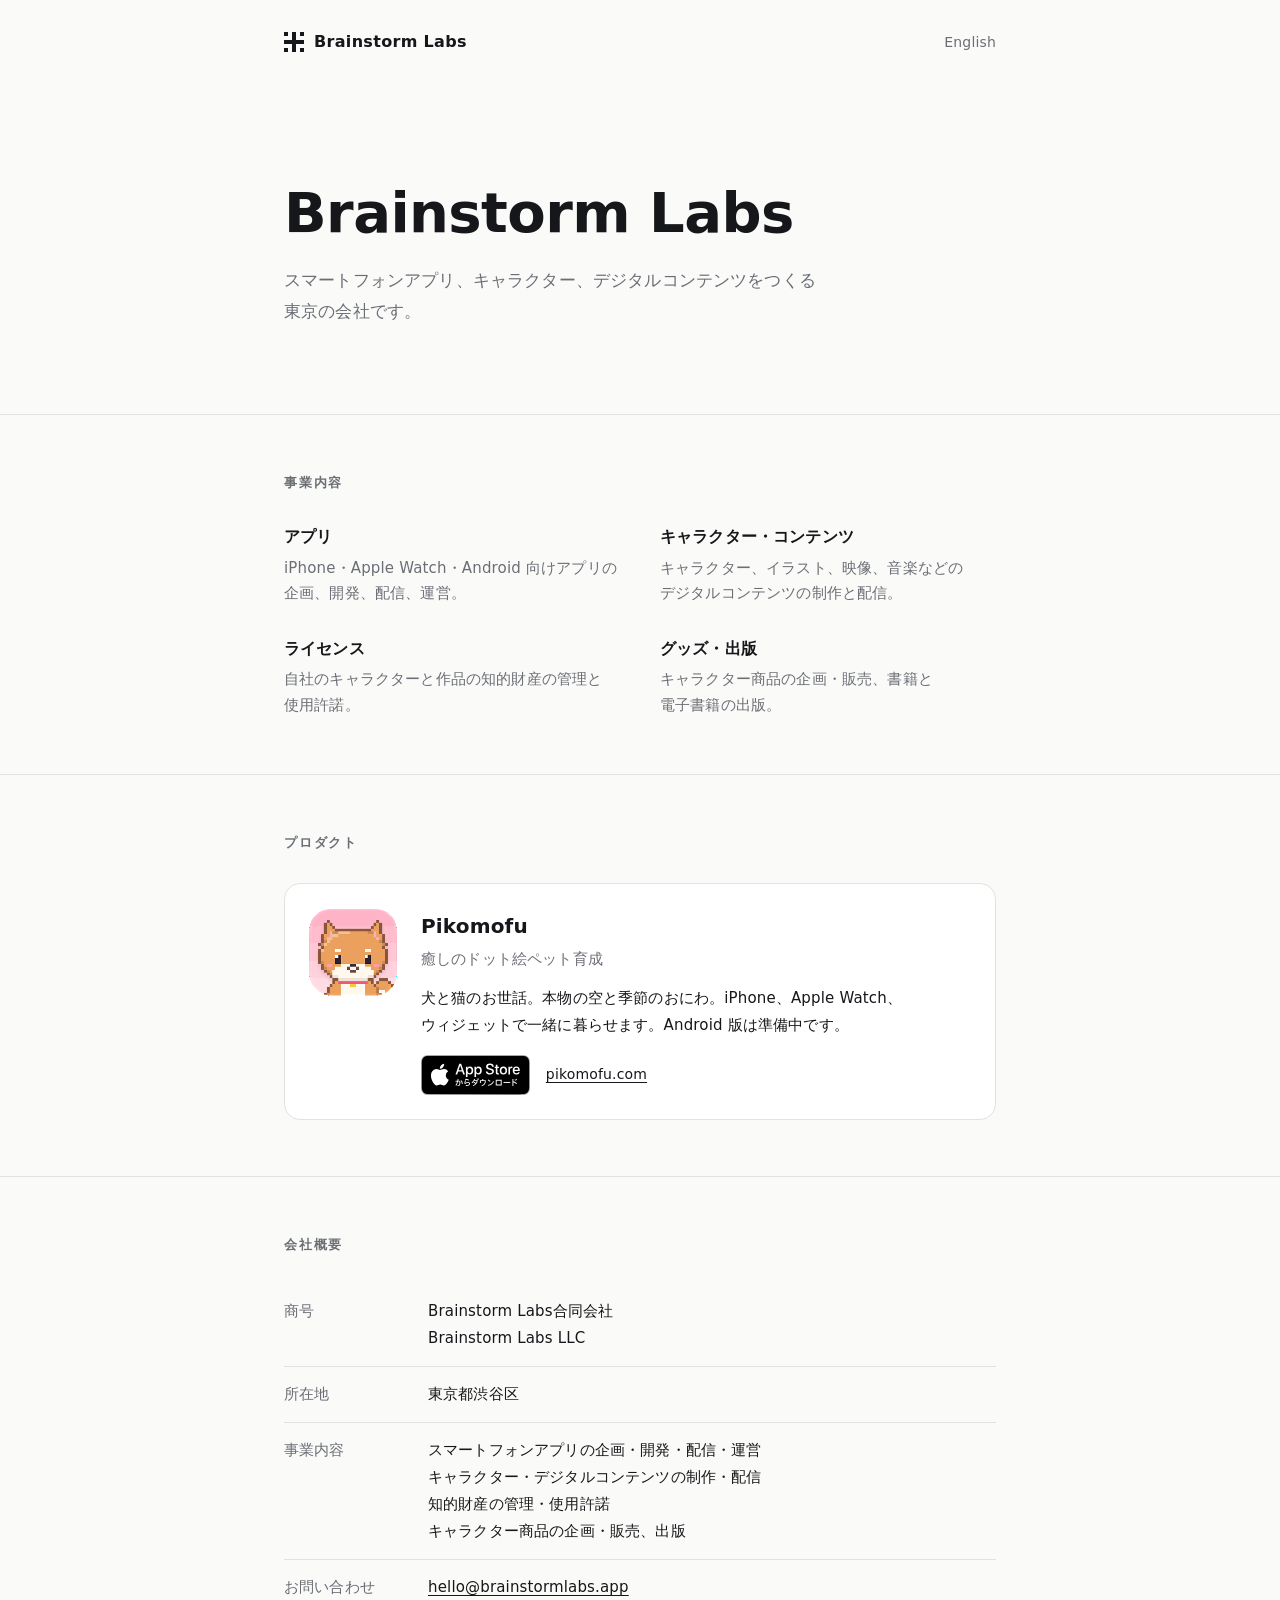
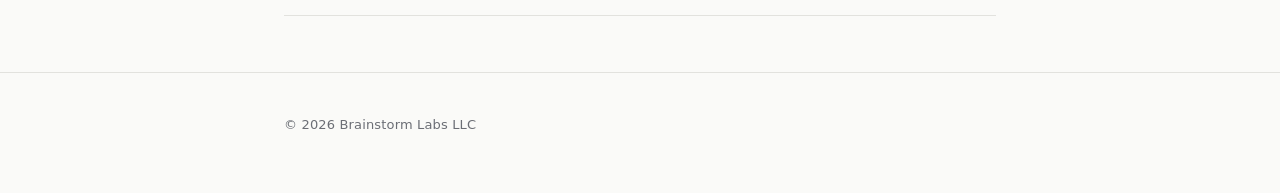
==== index.html @ 211de1f1 "Brainstorm Labs company site (ja/en) Co-Authored-By: Claude Opus 5.5 <noreply@anthropic.com>" ====
<!doctype html>
<html lang="ja">
<head>
<meta charset="utf-8">
<meta name="viewport" content="width=device-width, initial-scale=1">
<title>Brainstorm Labs</title>
<meta name="description" content="Brainstorm Labs合同会社は、スマートフォンアプリ、キャラクター、デジタルコンテンツをつくる東京の会社です。">
<meta property="og:title" content="Brainstorm Labs">
<meta property="og:description" content="スマートフォンアプリ、キャラクター、デジタルコンテンツをつくる東京の会社です。">
<meta property="og:type" content="website">
<meta property="og:url" content="https://brainstormlabs.app/">
<link rel="icon" href="/assets/favicon.svg" type="image/svg+xml">
<link rel="alternate" hreflang="ja" href="https://brainstormlabs.app/">
<link rel="alternate" hreflang="en" href="https://brainstormlabs.app/en/">
<link rel="stylesheet" href="/assets/site.css">
</head>
<body>
<header>
  <div class="wrap">
    <a class="mark" href="/"><svg xmlns="http://www.w3.org/2000/svg" viewBox="0 0 20 20" fill="currentColor" aria-hidden="true"><rect x="8" y="0" width="4" height="4"/><rect x="8" y="4" width="4" height="4"/><rect x="0" y="8" width="4" height="4"/><rect x="4" y="8" width="4" height="4"/><rect x="8" y="8" width="4" height="4"/><rect x="12" y="8" width="4" height="4"/><rect x="16" y="8" width="4" height="4"/><rect x="8" y="12" width="4" height="4"/><rect x="8" y="16" width="4" height="4"/><rect x="0" y="0" width="4" height="4"/><rect x="16" y="0" width="4" height="4"/><rect x="0" y="16" width="4" height="4"/><rect x="16" y="16" width="4" height="4"/></svg>Brainstorm Labs</a>
    <a class="lang" href="/en/" hreflang="en" lang="en">English</a>
  </div>
</header>

<main>
  <div class="wrap hero">
    <h1>Brainstorm Labs</h1>
    <p>スマートフォンアプリ、キャラクター、デジタルコンテンツをつくる東京の会社です。</p>
  </div>

  <section>
    <div class="wrap">
      <h2>事業内容</h2>
      <ul class="services">
        <li><h3>アプリ</h3><p>iPhone・Apple Watch・Android 向けアプリの企画、開発、配信、運営。</p></li>
        <li><h3>キャラクター・コンテンツ</h3><p>キャラクター、イラスト、映像、音楽などのデジタルコンテンツの制作と配信。</p></li>
        <li><h3>ライセンス</h3><p>自社のキャラクターと作品の知的財産の管理と使用許諾。</p></li>
        <li><h3>グッズ・出版</h3><p>キャラクター商品の企画・販売、書籍と電子書籍の出版。</p></li>
      </ul>
    </div>
  </section>

  <section>
    <div class="wrap">
      <h2>プロダクト</h2>
      <div class="product">
        <img class="icon" src="/assets/pikomofu.png" alt="Pikomofu のアイコン" width="88" height="88">
        <div>
          <h3>Pikomofu</h3>
          <p class="sub">癒しのドット絵ペット育成</p>
          <p class="desc">犬と猫のお世話。本物の空と季節のおにわ。iPhone、Apple Watch、ウィジェットで一緒に暮らせます。Android 版は準備中です。</p>
          <div class="links">
            <a href="https://apps.apple.com/app/apple-store/id6823616416?pt=616456&amp;ct=brainstormlabs&amp;mt=8"><img class="badge-light" src="/assets/ja-black.svg" alt="App Store からダウンロード"><img class="badge-dark" src="/assets/ja-white.svg" alt="App Store からダウンロード"></a>
            <a href="https://pikomofu.com/">pikomofu.com</a>
          </div>
        </div>
      </div>
    </div>
  </section>

  <section>
    <div class="wrap">
      <h2>会社概要</h2>
      <dl class="company">
        <dt>商号</dt><dd>Brainstorm Labs合同会社<br>Brainstorm Labs LLC</dd>
        <dt>所在地</dt><dd>東京都渋谷区</dd>
        <dt>事業内容</dt><dd><ul><li>スマートフォンアプリの企画・開発・配信・運営</li><li>キャラクター・デジタルコンテンツの制作・配信</li><li>知的財産の管理・使用許諾</li><li>キャラクター商品の企画・販売、出版</li></ul></dd>
        <dt>お問い合わせ</dt><dd><a href="mailto:hello@brainstormlabs.app">hello@brainstormlabs.app</a></dd>
      </dl>
    </div>
  </section>
</main>

<footer>
  <div class="wrap">© 2026 Brainstorm Labs LLC</div>
</footer>
</body>
</html>
---- assets/site.css ----
:root {
  --bg: #fafaf8;
  --fg: #16171a;
  --muted: #6b6e75;
  --line: #e2e2de;
  --card: #ffffff;
  color-scheme: light;
}
@media (prefers-color-scheme: dark) {
  :root {
    --bg: #111214;
    --fg: #ececea;
    --muted: #9a9ca3;
    --line: #2a2c30;
    --card: #191a1d;
    color-scheme: dark;
  }
}
* { box-sizing: border-box; margin: 0; padding: 0; }
html { -webkit-text-size-adjust: 100%; }
body {
  background: var(--bg);
  color: var(--fg);
  font-family: system-ui, -apple-system, "Hiragino Sans", "Hiragino Kaku Gothic ProN", "Noto Sans JP", sans-serif;
  font-size: 16px;
  line-height: 1.8;
  letter-spacing: 0.01em;
}
a { color: inherit; text-underline-offset: 3px; }
:lang(ja) { word-break: auto-phrase; }
.wrap { max-width: 760px; margin: 0 auto; padding: 0 24px; }

header { padding: 28px 0; }
header .wrap { display: flex; justify-content: space-between; align-items: center; }
.mark { display: flex; align-items: center; gap: 10px; font-weight: 700; letter-spacing: 0.02em; text-decoration: none; }
.mark svg { width: 20px; height: 20px; }
.lang { font-size: 14px; color: var(--muted); text-decoration: none; }
.lang:hover { color: var(--fg); }

.hero { padding-top: 96px; padding-bottom: 88px; }
.hero h1 { font-size: clamp(36px, 7vw, 56px); line-height: 1.15; letter-spacing: -0.01em; font-weight: 700; }
.hero p { margin-top: 20px; color: var(--muted); font-size: 17px; max-width: 34em; }

section { padding: 56px 0; border-top: 1px solid var(--line); }
h2 { font-size: 13px; font-weight: 600; letter-spacing: 0.14em; text-transform: uppercase; color: var(--muted); margin-bottom: 28px; }

.services { list-style: none; display: grid; grid-template-columns: repeat(2, 1fr); gap: 28px 40px; }
.services h3 { font-size: 16px; font-weight: 600; margin-bottom: 4px; }
.services p { font-size: 15px; color: var(--muted); line-height: 1.7; }

.product { display: flex; gap: 24px; align-items: flex-start; background: var(--card); border: 1px solid var(--line); border-radius: 16px; padding: 24px; }
.product img.icon { width: 88px; height: 88px; border-radius: 20px; flex: none; image-rendering: pixelated; }
.product h3 { font-size: 20px; font-weight: 700; }
.product .sub { color: var(--muted); font-size: 15px; margin-top: 2px; }
.product .desc { margin-top: 12px; font-size: 15px; }
.product .links { margin-top: 16px; display: flex; flex-wrap: wrap; align-items: center; gap: 16px; font-size: 14px; }
.product .links img { height: 40px; display: block; }
.product .links .badge-dark { display: none; }
@media (prefers-color-scheme: dark) {
  .product .links .badge-light { display: none; }
  .product .links .badge-dark { display: block; }
}

dl.company { display: grid; grid-template-columns: 9em 1fr; }
dl.company dt, dl.company dd { padding: 14px 0; border-bottom: 1px solid var(--line); font-size: 15px; }
dl.company dt { color: var(--muted); }
dl.company dd ul { list-style: none; }

footer { padding: 40px 0 56px; border-top: 1px solid var(--line); color: var(--muted); font-size: 13px; }

@media (max-width: 600px) {
  .hero { padding-top: 64px; padding-bottom: 56px; }
  .services { grid-template-columns: 1fr; gap: 22px; }
  .product { flex-direction: column; }
  dl.company { grid-template-columns: 1fr; }
  dl.company dt { padding-bottom: 0; border-bottom: none; }
  dl.company dd { padding-top: 2px; }
}
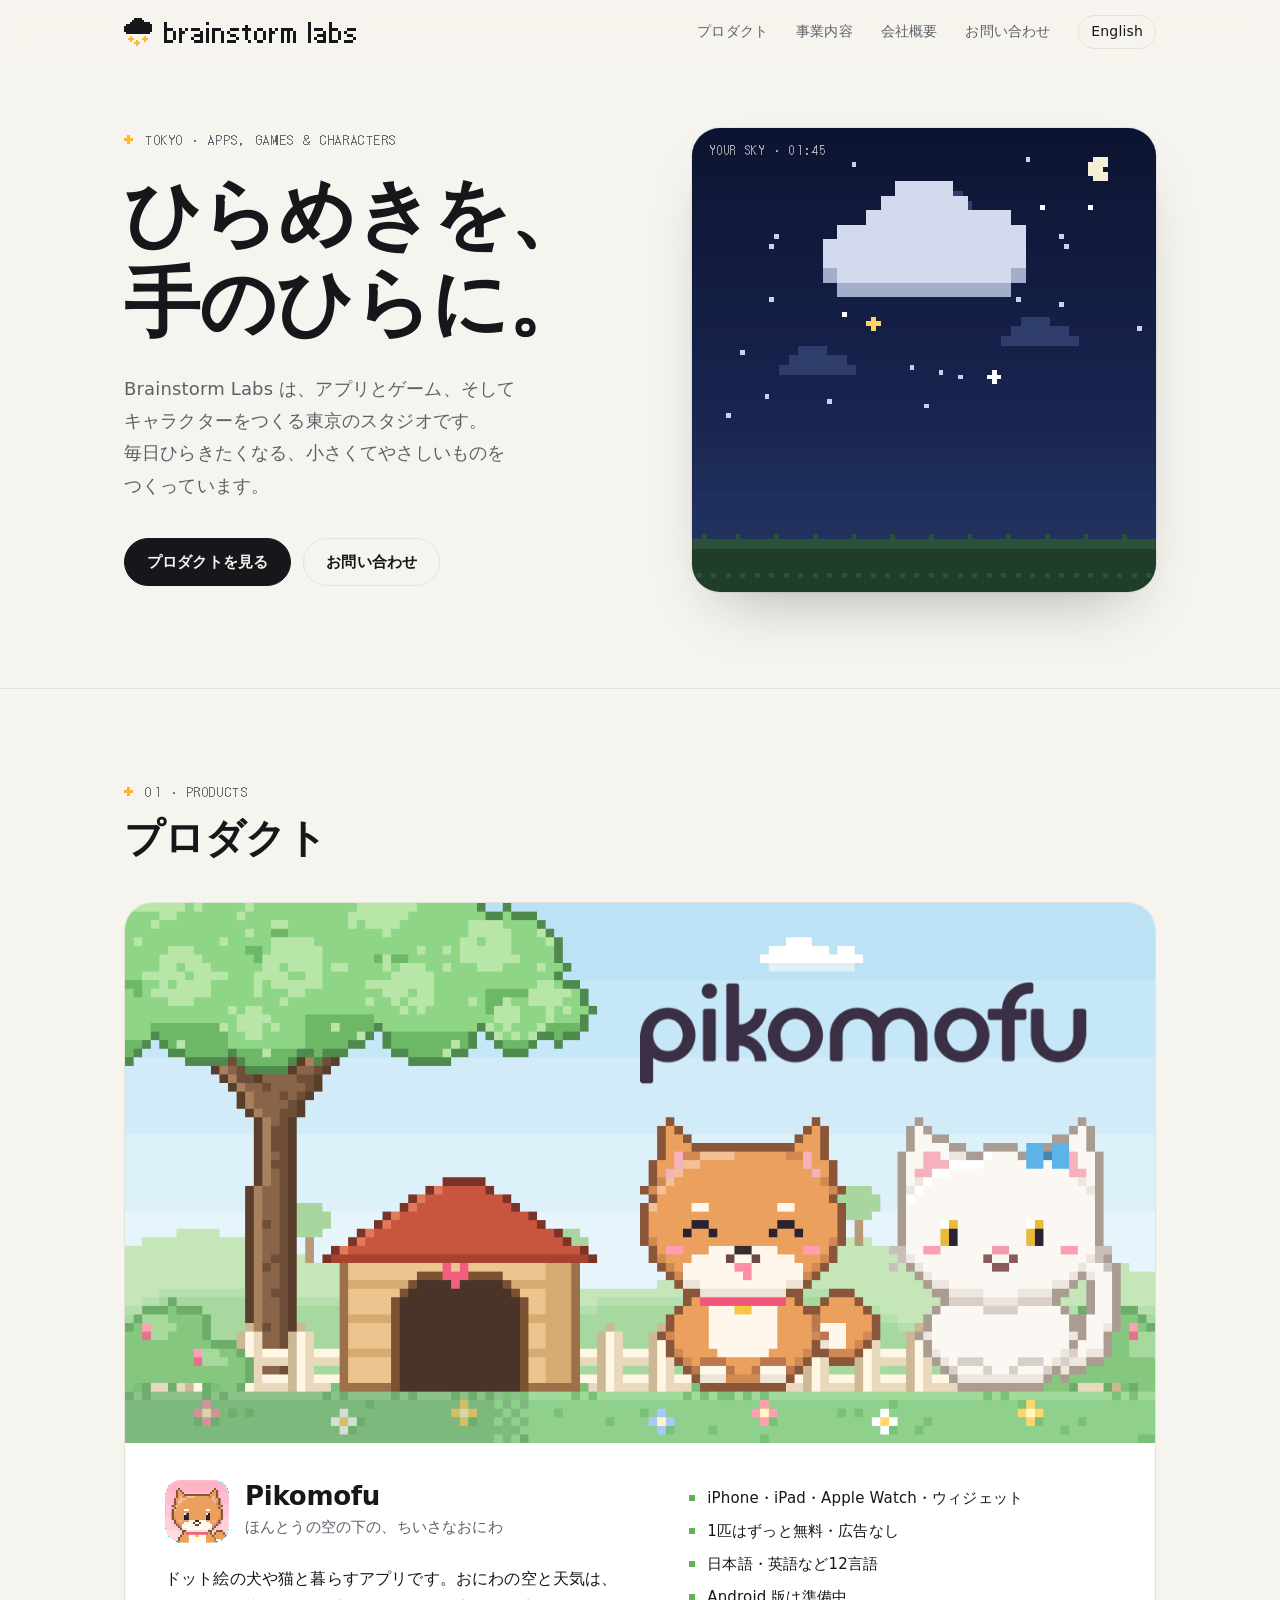
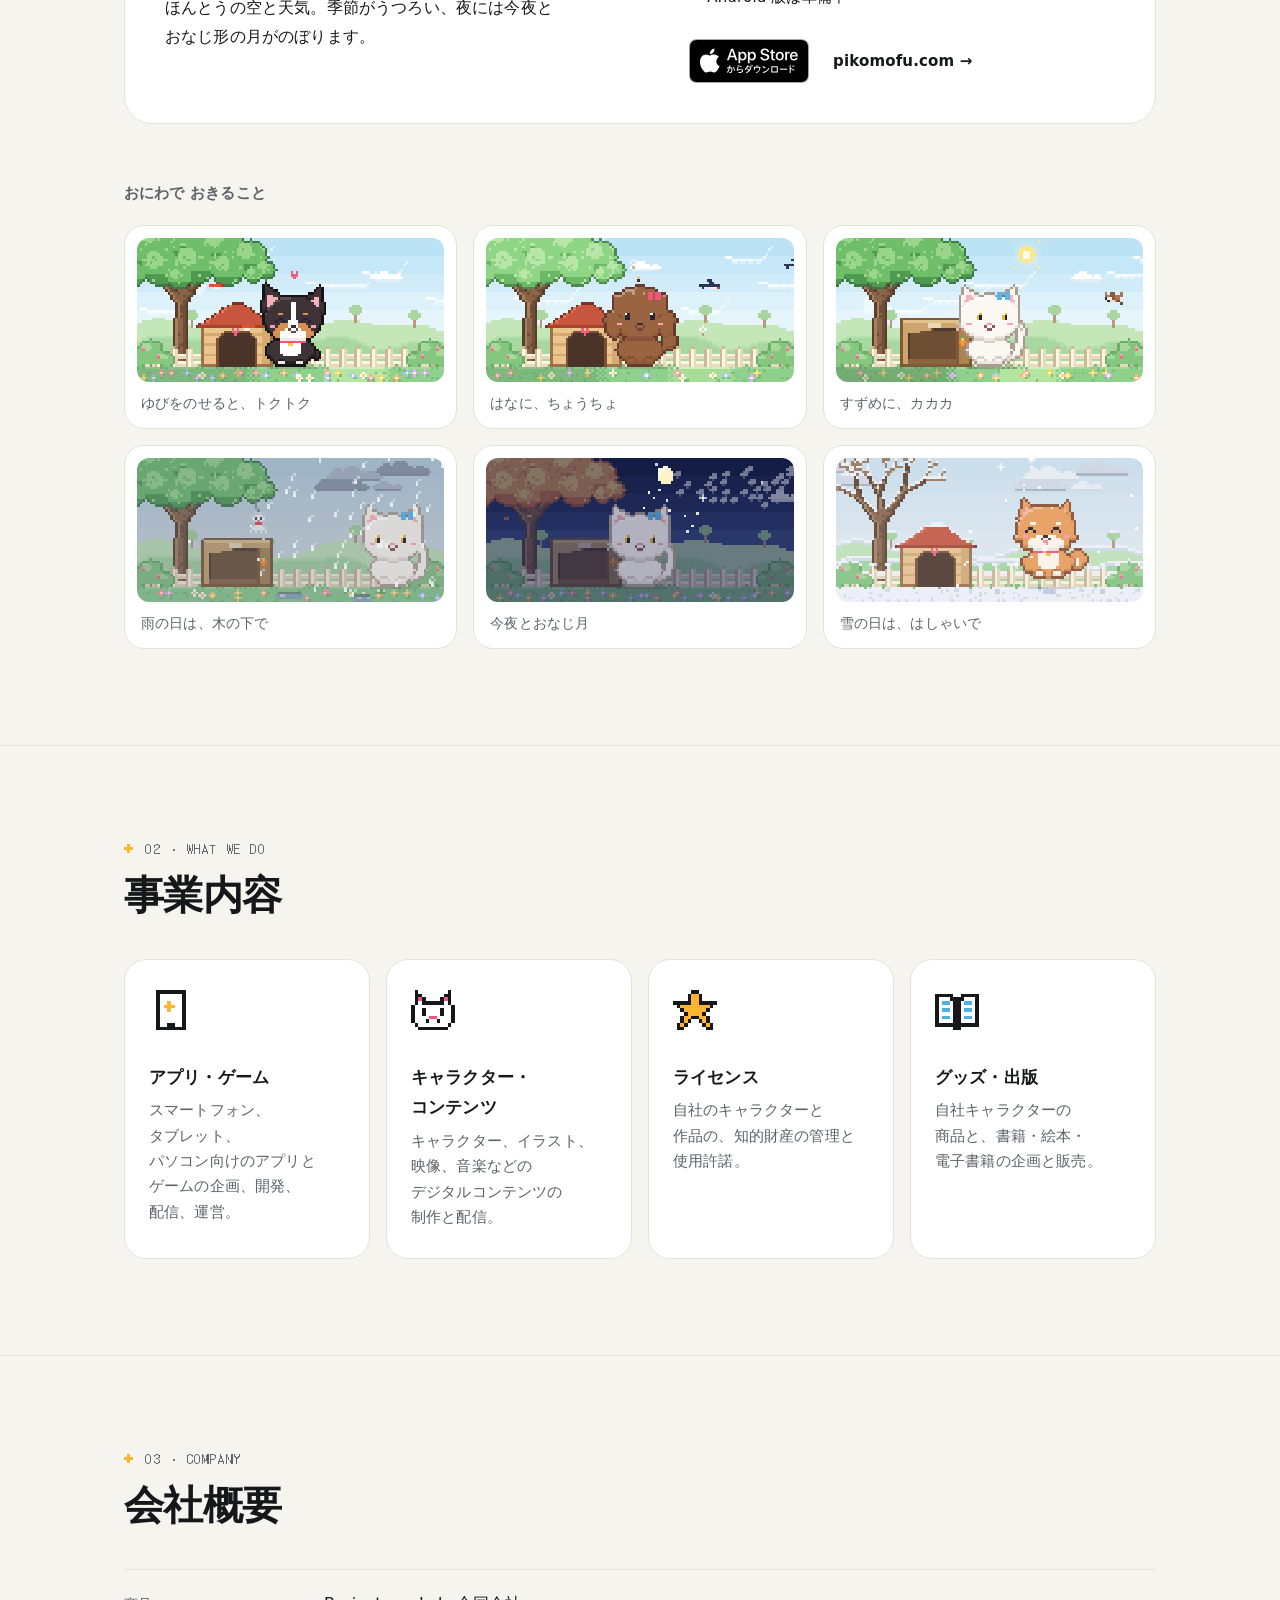
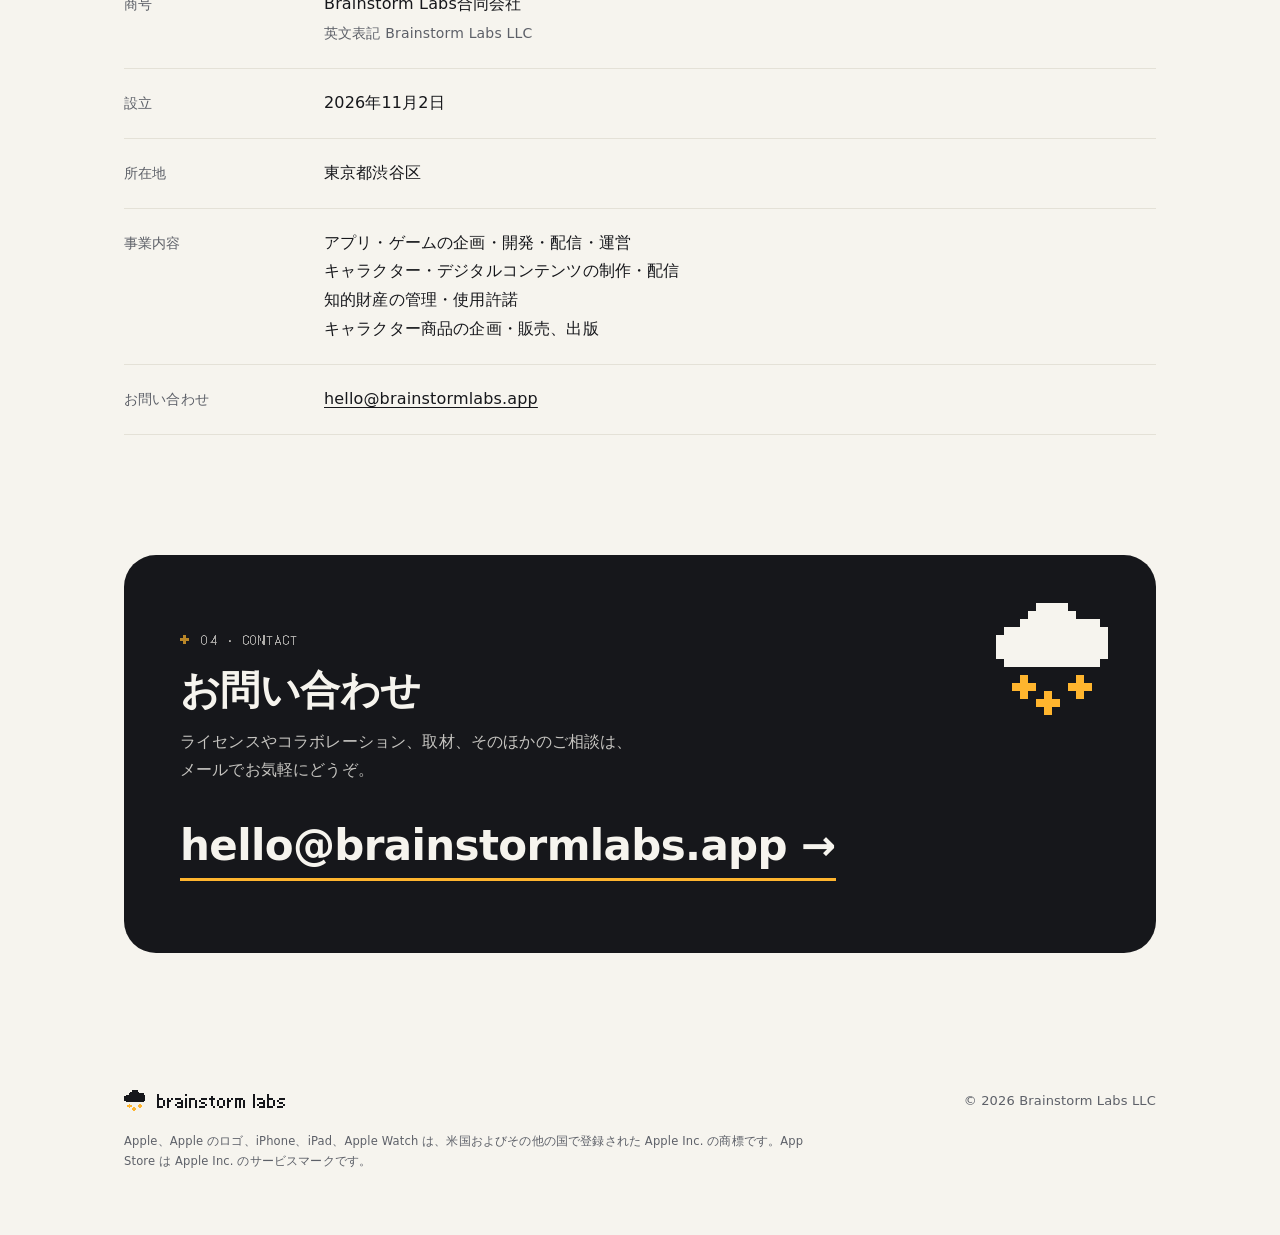
==== commit ddd1aea5: "Company site: pixel brand, live sky, background sparks and idea bubbles (ja/en) Co-Authored-By: Clau" ====
--- a/index.html
+++ b/index.html
@@ -3,76 +3,105 @@
 <head>
 <meta charset="utf-8">
 <meta name="viewport" content="width=device-width, initial-scale=1">
-<title>Brainstorm Labs</title>
-<meta name="description" content="Brainstorm Labs合同会社は、スマートフォンアプリ、キャラクター、デジタルコンテンツをつくる東京の会社です。">
-<meta property="og:title" content="Brainstorm Labs">
-<meta property="og:description" content="スマートフォンアプリ、キャラクター、デジタルコンテンツをつくる東京の会社です。">
-<meta property="og:type" content="website">
-<meta property="og:url" content="https://brainstormlabs.app/">
-<link rel="icon" href="/assets/favicon.svg" type="image/svg+xml">
+<title>Brainstorm Labs｜アプリ・ゲーム・キャラクターの会社</title>
+<meta name="description" content="Brainstorm Labs合同会社は、アプリとゲーム、キャラクターをつくる東京のスタジオです。ドット絵ペットアプリ「Pikomofu」を開発・運営しています。">
+<meta name="theme-color" content="#f6f4ee" media="(prefers-color-scheme: light)">
+<meta name="theme-color" content="#0f1013" media="(prefers-color-scheme: dark)">
+<link rel="canonical" href="https://brainstormlabs.app/">
 <link rel="alternate" hreflang="ja" href="https://brainstormlabs.app/">
 <link rel="alternate" hreflang="en" href="https://brainstormlabs.app/en/">
-<link rel="stylesheet" href="/assets/site.css">
+<link rel="alternate" hreflang="x-default" href="https://brainstormlabs.app/en/">
+<meta property="og:type" content="website">
+<meta property="og:site_name" content="Brainstorm Labs">
+<meta property="og:title" content="Brainstorm Labs">
+<meta property="og:description" content="Brainstorm Labs合同会社は、アプリとゲーム、キャラクターをつくる東京のスタジオです。ドット絵ペットアプリ「Pikomofu」を開発・運営しています。">
+<meta property="og:url" content="https://brainstormlabs.app/">
+<meta property="og:image" content="https://brainstormlabs.app/assets/og.png">
+<meta name="twitter:card" content="summary_large_image">
+<link rel="icon" href="assets/favicon.svg" type="image/svg+xml">
+<link rel="apple-touch-icon" href="assets/apple-touch-icon.png">
+<link rel="preload" href="assets/fonts/dot-latin.woff2" as="font" type="font/woff2" crossorigin>
+<link rel="stylesheet" href="assets/site.css">
+<script type="application/ld+json">{"@context": "https://schema.org", "@type": "Organization", "name": "Brainstorm Labs LLC", "alternateName": "Brainstorm Labs合同会社", "url": "https://brainstormlabs.app/", "logo": "https://brainstormlabs.app/assets/icon-512.png", "email": "hello@brainstormlabs.app", "foundingDate": "2026-11-02", "address": {"@type": "PostalAddress", "addressLocality": "Shibuya-ku", "addressRegion": "Tokyo", "addressCountry": "JP"}}</script>
 </head>
 <body>
-<header>
+<header class="top">
   <div class="wrap">
-    <a class="mark" href="/"><svg xmlns="http://www.w3.org/2000/svg" viewBox="0 0 20 20" fill="currentColor" aria-hidden="true"><rect x="8" y="0" width="4" height="4"/><rect x="8" y="4" width="4" height="4"/><rect x="0" y="8" width="4" height="4"/><rect x="4" y="8" width="4" height="4"/><rect x="8" y="8" width="4" height="4"/><rect x="12" y="8" width="4" height="4"/><rect x="16" y="8" width="4" height="4"/><rect x="8" y="12" width="4" height="4"/><rect x="8" y="16" width="4" height="4"/><rect x="0" y="0" width="4" height="4"/><rect x="16" y="0" width="4" height="4"/><rect x="0" y="16" width="4" height="4"/><rect x="16" y="16" width="4" height="4"/></svg>Brainstorm Labs</a>
-    <a class="lang" href="/en/" hreflang="en" lang="en">English</a>
+    <a class="brand" href="./" aria-label="Brainstorm Labs"><svg class="mk" width="28" height="28" viewBox="0 0 14 14" shape-rendering="crispEdges" aria-hidden="true"><rect x="5" y="0" width="1" height="1" fill="currentColor"/><rect x="6" y="0" width="1" height="1" fill="currentColor"/><rect x="7" y="0" width="1" height="1" fill="currentColor"/><rect x="8" y="0" width="1" height="1" fill="currentColor"/><rect x="4" y="1" width="1" height="1" fill="currentColor"/><rect x="5" y="1" width="1" height="1" fill="currentColor"/><rect x="6" y="1" width="1" height="1" fill="currentColor"/><rect x="7" y="1" width="1" height="1" fill="currentColor"/><rect x="8" y="1" width="1" height="1" fill="currentColor"/><rect x="9" y="1" width="1" height="1" fill="currentColor"/><rect x="3" y="2" width="1" height="1" fill="currentColor"/><rect x="4" y="2" width="1" height="1" fill="currentColor"/><rect x="5" y="2" width="1" height="1" fill="currentColor"/><rect x="6" y="2" width="1" height="1" fill="currentColor"/><rect x="7" y="2" width="1" height="1" fill="currentColor"/><rect x="8" y="2" width="1" height="1" fill="currentColor"/><rect x="9" y="2" width="1" height="1" fill="currentColor"/><rect x="10" y="2" width="1" height="1" fill="currentColor"/><rect x="11" y="2" width="1" height="1" fill="currentColor"/><rect x="12" y="2" width="1" height="1" fill="currentColor"/><rect x="1" y="3" width="1" height="1" fill="currentColor"/><rect x="2" y="3" width="1" height="1" fill="currentColor"/><rect x="3" y="3" width="1" height="1" fill="currentColor"/><rect x="4" y="3" width="1" height="1" fill="currentColor"/><rect x="5" y="3" width="1" height="1" fill="currentColor"/><rect x="6" y="3" width="1" height="1" fill="currentColor"/><rect x="7" y="3" width="1" height="1" fill="currentColor"/><rect x="8" y="3" width="1" height="1" fill="currentColor"/><rect x="9" y="3" width="1" height="1" fill="currentColor"/><rect x="10" y="3" width="1" height="1" fill="currentColor"/><rect x="11" y="3" width="1" height="1" fill="currentColor"/><rect x="12" y="3" width="1" height="1" fill="currentColor"/><rect x="13" y="3" width="1" height="1" fill="currentColor"/><rect x="0" y="4" width="1" height="1" fill="currentColor"/><rect x="1" y="4" width="1" height="1" fill="currentColor"/><rect x="2" y="4" width="1" height="1" fill="currentColor"/><rect x="3" y="4" width="1" height="1" fill="currentColor"/><rect x="4" y="4" width="1" height="1" fill="currentColor"/><rect x="5" y="4" width="1" height="1" fill="currentColor"/><rect x="6" y="4" width="1" height="1" fill="currentColor"/><rect x="7" y="4" width="1" height="1" fill="currentColor"/><rect x="8" y="4" width="1" height="1" fill="currentColor"/><rect x="9" y="4" width="1" height="1" fill="currentColor"/><rect x="10" y="4" width="1" height="1" fill="currentColor"/><rect x="11" y="4" width="1" height="1" fill="currentColor"/><rect x="12" y="4" width="1" height="1" fill="currentColor"/><rect x="13" y="4" width="1" height="1" fill="currentColor"/><rect x="0" y="5" width="1" height="1" fill="currentColor"/><rect x="1" y="5" width="1" height="1" fill="currentColor"/><rect x="2" y="5" width="1" height="1" fill="currentColor"/><rect x="3" y="5" width="1" height="1" fill="currentColor"/><rect x="4" y="5" width="1" height="1" fill="currentColor"/><rect x="5" y="5" width="1" height="1" fill="currentColor"/><rect x="6" y="5" width="1" height="1" fill="currentColor"/><rect x="7" y="5" width="1" height="1" fill="currentColor"/><rect x="8" y="5" width="1" height="1" fill="currentColor"/><rect x="9" y="5" width="1" height="1" fill="currentColor"/><rect x="10" y="5" width="1" height="1" fill="currentColor"/><rect x="11" y="5" width="1" height="1" fill="currentColor"/><rect x="12" y="5" width="1" height="1" fill="currentColor"/><rect x="13" y="5" width="1" height="1" fill="currentColor"/><rect x="0" y="6" width="1" height="1" fill="currentColor"/><rect x="1" y="6" width="1" height="1" fill="currentColor"/><rect x="2" y="6" width="1" height="1" fill="currentColor"/><rect x="3" y="6" width="1" height="1" fill="currentColor"/><rect x="4" y="6" width="1" height="1" fill="currentColor"/><rect x="5" y="6" width="1" height="1" fill="currentColor"/><rect x="6" y="6" width="1" height="1" fill="currentColor"/><rect x="7" y="6" width="1" height="1" fill="currentColor"/><rect x="8" y="6" width="1" height="1" fill="currentColor"/><rect x="9" y="6" width="1" height="1" fill="currentColor"/><rect x="10" y="6" width="1" height="1" fill="currentColor"/><rect x="11" y="6" width="1" height="1" fill="currentColor"/><rect x="12" y="6" width="1" height="1" fill="currentColor"/><rect x="13" y="6" width="1" height="1" fill="currentColor"/><rect x="1" y="7" width="1" height="1" fill="currentColor"/><rect x="2" y="7" width="1" height="1" fill="currentColor"/><rect x="3" y="7" width="1" height="1" fill="currentColor"/><rect x="4" y="7" width="1" height="1" fill="currentColor"/><rect x="5" y="7" width="1" height="1" fill="currentColor"/><rect x="6" y="7" width="1" height="1" fill="currentColor"/><rect x="7" y="7" width="1" height="1" fill="currentColor"/><rect x="8" y="7" width="1" height="1" fill="currentColor"/><rect x="9" y="7" width="1" height="1" fill="currentColor"/><rect x="10" y="7" width="1" height="1" fill="currentColor"/><rect x="11" y="7" width="1" height="1" fill="currentColor"/><rect x="12" y="7" width="1" height="1" fill="currentColor"/><rect x="3" y="9" width="1" height="1" fill="#ffb52e"/><rect x="10" y="9" width="1" height="1" fill="#ffb52e"/><rect x="2" y="10" width="1" height="1" fill="#ffb52e"/><rect x="3" y="10" width="1" height="1" fill="#ffb52e"/><rect x="4" y="10" width="1" height="1" fill="#ffb52e"/><rect x="9" y="10" width="1" height="1" fill="#ffb52e"/><rect x="10" y="10" width="1" height="1" fill="#ffb52e"/><rect x="11" y="10" width="1" height="1" fill="#ffb52e"/><rect x="3" y="11" width="1" height="1" fill="#ffb52e"/><rect x="6" y="11" width="1" height="1" fill="#ffb52e"/><rect x="10" y="11" width="1" height="1" fill="#ffb52e"/><rect x="5" y="12" width="1" height="1" fill="#ffb52e"/><rect x="6" y="12" width="1" height="1" fill="#ffb52e"/><rect x="7" y="12" width="1" height="1" fill="#ffb52e"/><rect x="6" y="13" width="1" height="1" fill="#ffb52e"/></svg><svg class="wd" width="192" height="21" viewBox="0 0 64 7" shape-rendering="crispEdges" aria-hidden="true"><rect x="0" y="0" width="1" height="1" fill="currentColor"/><rect x="14" y="0" width="1" height="1" fill="currentColor"/><rect x="48" y="0" width="1" height="1" fill="currentColor"/><rect x="55" y="0" width="1" height="1" fill="currentColor"/><rect x="0" y="1" width="1" height="1" fill="currentColor"/><rect x="27" y="1" width="1" height="1" fill="currentColor"/><rect x="48" y="1" width="1" height="1" fill="currentColor"/><rect x="55" y="1" width="1" height="1" fill="currentColor"/><rect x="0" y="2" width="1" height="1" fill="currentColor"/><rect x="1" y="2" width="1" height="1" fill="currentColor"/><rect x="2" y="2" width="1" height="1" fill="currentColor"/><rect x="5" y="2" width="1" height="1" fill="currentColor"/><rect x="7" y="2" width="1" height="1" fill="currentColor"/><rect x="9" y="2" width="1" height="1" fill="currentColor"/><rect x="10" y="2" width="1" height="1" fill="currentColor"/><rect x="11" y="2" width="1" height="1" fill="currentColor"/><rect x="14" y="2" width="1" height="1" fill="currentColor"/><rect x="16" y="2" width="1" height="1" fill="currentColor"/><rect x="17" y="2" width="1" height="1" fill="currentColor"/><rect x="18" y="2" width="1" height="1" fill="currentColor"/><rect x="22" y="2" width="1" height="1" fill="currentColor"/><rect x="23" y="2" width="1" height="1" fill="currentColor"/><rect x="24" y="2" width="1" height="1" fill="currentColor"/><rect x="26" y="2" width="1" height="1" fill="currentColor"/><rect x="27" y="2" width="1" height="1" fill="currentColor"/><rect x="28" y="2" width="1" height="1" fill="currentColor"/><rect x="31" y="2" width="1" height="1" fill="currentColor"/><rect x="32" y="2" width="1" height="1" fill="currentColor"/><rect x="35" y="2" width="1" height="1" fill="currentColor"/><rect x="37" y="2" width="1" height="1" fill="currentColor"/><rect x="39" y="2" width="1" height="1" fill="currentColor"/><rect x="40" y="2" width="1" height="1" fill="currentColor"/><rect x="41" y="2" width="1" height="1" fill="currentColor"/><rect x="42" y="2" width="1" height="1" fill="currentColor"/><rect x="48" y="2" width="1" height="1" fill="currentColor"/><rect x="50" y="2" width="1" height="1" fill="currentColor"/><rect x="51" y="2" width="1" height="1" fill="currentColor"/><rect x="52" y="2" width="1" height="1" fill="currentColor"/><rect x="55" y="2" width="1" height="1" fill="currentColor"/><rect x="56" y="2" width="1" height="1" fill="currentColor"/><rect x="57" y="2" width="1" height="1" fill="currentColor"/><rect x="61" y="2" width="1" height="1" fill="currentColor"/><rect x="62" y="2" width="1" height="1" fill="currentColor"/><rect x="63" y="2" width="1" height="1" fill="currentColor"/><rect x="0" y="3" width="1" height="1" fill="currentColor"/><rect x="3" y="3" width="1" height="1" fill="currentColor"/><rect x="5" y="3" width="1" height="1" fill="currentColor"/><rect x="6" y="3" width="1" height="1" fill="currentColor"/><rect x="12" y="3" width="1" height="1" fill="currentColor"/><rect x="14" y="3" width="1" height="1" fill="currentColor"/><rect x="16" y="3" width="1" height="1" fill="currentColor"/><rect x="19" y="3" width="1" height="1" fill="currentColor"/><rect x="21" y="3" width="1" height="1" fill="currentColor"/><rect x="27" y="3" width="1" height="1" fill="currentColor"/><rect x="30" y="3" width="1" height="1" fill="currentColor"/><rect x="33" y="3" width="1" height="1" fill="currentColor"/><rect x="35" y="3" width="1" height="1" fill="currentColor"/><rect x="36" y="3" width="1" height="1" fill="currentColor"/><rect x="39" y="3" width="1" height="1" fill="currentColor"/><rect x="41" y="3" width="1" height="1" fill="currentColor"/><rect x="43" y="3" width="1" height="1" fill="currentColor"/><rect x="48" y="3" width="1" height="1" fill="currentColor"/><rect x="53" y="3" width="1" height="1" fill="currentColor"/><rect x="55" y="3" width="1" height="1" fill="currentColor"/><rect x="58" y="3" width="1" height="1" fill="currentColor"/><rect x="60" y="3" width="1" height="1" fill="currentColor"/><rect x="0" y="4" width="1" height="1" fill="currentColor"/><rect x="3" y="4" width="1" height="1" fill="currentColor"/><rect x="5" y="4" width="1" height="1" fill="currentColor"/><rect x="10" y="4" width="1" height="1" fill="currentColor"/><rect x="11" y="4" width="1" height="1" fill="currentColor"/><rect x="12" y="4" width="1" height="1" fill="currentColor"/><rect x="14" y="4" width="1" height="1" fill="currentColor"/><rect x="16" y="4" width="1" height="1" fill="currentColor"/><rect x="19" y="4" width="1" height="1" fill="currentColor"/><rect x="22" y="4" width="1" height="1" fill="currentColor"/><rect x="23" y="4" width="1" height="1" fill="currentColor"/><rect x="27" y="4" width="1" height="1" fill="currentColor"/><rect x="30" y="4" width="1" height="1" fill="currentColor"/><rect x="33" y="4" width="1" height="1" fill="currentColor"/><rect x="35" y="4" width="1" height="1" fill="currentColor"/><rect x="39" y="4" width="1" height="1" fill="currentColor"/><rect x="41" y="4" width="1" height="1" fill="currentColor"/><rect x="43" y="4" width="1" height="1" fill="currentColor"/><rect x="48" y="4" width="1" height="1" fill="currentColor"/><rect x="51" y="4" width="1" height="1" fill="currentColor"/><rect x="52" y="4" width="1" height="1" fill="currentColor"/><rect x="53" y="4" width="1" height="1" fill="currentColor"/><rect x="55" y="4" width="1" height="1" fill="currentColor"/><rect x="58" y="4" width="1" height="1" fill="currentColor"/><rect x="61" y="4" width="1" height="1" fill="currentColor"/><rect x="62" y="4" width="1" height="1" fill="currentColor"/><rect x="0" y="5" width="1" height="1" fill="currentColor"/><rect x="3" y="5" width="1" height="1" fill="currentColor"/><rect x="5" y="5" width="1" height="1" fill="currentColor"/><rect x="9" y="5" width="1" height="1" fill="currentColor"/><rect x="12" y="5" width="1" height="1" fill="currentColor"/><rect x="14" y="5" width="1" height="1" fill="currentColor"/><rect x="16" y="5" width="1" height="1" fill="currentColor"/><rect x="19" y="5" width="1" height="1" fill="currentColor"/><rect x="24" y="5" width="1" height="1" fill="currentColor"/><rect x="27" y="5" width="1" height="1" fill="currentColor"/><rect x="30" y="5" width="1" height="1" fill="currentColor"/><rect x="33" y="5" width="1" height="1" fill="currentColor"/><rect x="35" y="5" width="1" height="1" fill="currentColor"/><rect x="39" y="5" width="1" height="1" fill="currentColor"/><rect x="41" y="5" width="1" height="1" fill="currentColor"/><rect x="43" y="5" width="1" height="1" fill="currentColor"/><rect x="48" y="5" width="1" height="1" fill="currentColor"/><rect x="50" y="5" width="1" height="1" fill="currentColor"/><rect x="53" y="5" width="1" height="1" fill="currentColor"/><rect x="55" y="5" width="1" height="1" fill="currentColor"/><rect x="58" y="5" width="1" height="1" fill="currentColor"/><rect x="63" y="5" width="1" height="1" fill="currentColor"/><rect x="0" y="6" width="1" height="1" fill="currentColor"/><rect x="1" y="6" width="1" height="1" fill="currentColor"/><rect x="2" y="6" width="1" height="1" fill="currentColor"/><rect x="5" y="6" width="1" height="1" fill="currentColor"/><rect x="10" y="6" width="1" height="1" fill="currentColor"/><rect x="11" y="6" width="1" height="1" fill="currentColor"/><rect x="12" y="6" width="1" height="1" fill="currentColor"/><rect x="14" y="6" width="1" height="1" fill="currentColor"/><rect x="16" y="6" width="1" height="1" fill="currentColor"/><rect x="19" y="6" width="1" height="1" fill="currentColor"/><rect x="21" y="6" width="1" height="1" fill="currentColor"/><rect x="22" y="6" width="1" height="1" fill="currentColor"/><rect x="23" y="6" width="1" height="1" fill="currentColor"/><rect x="28" y="6" width="1" height="1" fill="currentColor"/><rect x="31" y="6" width="1" height="1" fill="currentColor"/><rect x="32" y="6" width="1" height="1" fill="currentColor"/><rect x="35" y="6" width="1" height="1" fill="currentColor"/><rect x="39" y="6" width="1" height="1" fill="currentColor"/><rect x="41" y="6" width="1" height="1" fill="currentColor"/><rect x="43" y="6" width="1" height="1" fill="currentColor"/><rect x="48" y="6" width="1" height="1" fill="currentColor"/><rect x="51" y="6" width="1" height="1" fill="currentColor"/><rect x="52" y="6" width="1" height="1" fill="currentColor"/><rect x="53" y="6" width="1" height="1" fill="currentColor"/><rect x="55" y="6" width="1" height="1" fill="currentColor"/><rect x="56" y="6" width="1" height="1" fill="currentColor"/><rect x="57" y="6" width="1" height="1" fill="currentColor"/><rect x="60" y="6" width="1" height="1" fill="currentColor"/><rect x="61" y="6" width="1" height="1" fill="currentColor"/><rect x="62" y="6" width="1" height="1" fill="currentColor"/></svg></a>
+    <nav class="nav"><a href="#products">プロダクト</a><a href="#business">事業内容</a><a href="#company">会社概要</a><a href="#contact">お問い合わせ</a><a class="lang" href="en/" hreflang="en" lang="en">English</a></nav>
   </div>
 </header>
 
 <main>
   <div class="wrap hero">
-    <h1>Brainstorm Labs</h1>
-    <p>スマートフォンアプリ、キャラクター、デジタルコンテンツをつくる東京の会社です。</p>
+    <div>
+      <p class="eyebrow">Tokyo · Apps, Games & Characters</p>
+      <h1>ひらめきを、<br>手のひらに。</h1>
+      <p class="lead">Brainstorm Labs は、アプリとゲーム、そしてキャラクターをつくる東京のスタジオです。毎日ひらきたくなる、小さくてやさしいものをつくっています。</p>
+      <p class="cta"><a class="btn primary" href="#products">プロダクトを見る</a><a class="btn" href="#contact">お問い合わせ</a></p>
+    </div>
+    <div class="stage" aria-hidden="true"><canvas></canvas><p class="sky-label"><span class="t"></span></p></div>
   </div>
 
-  <section>
+  <section id="products">
     <div class="wrap">
-      <h2>事業内容</h2>
-      <ul class="services">
-        <li><h3>アプリ</h3><p>iPhone・Apple Watch・Android 向けアプリの企画、開発、配信、運営。</p></li>
-        <li><h3>キャラクター・コンテンツ</h3><p>キャラクター、イラスト、映像、音楽などのデジタルコンテンツの制作と配信。</p></li>
-        <li><h3>ライセンス</h3><p>自社のキャラクターと作品の知的財産の管理と使用許諾。</p></li>
-        <li><h3>グッズ・出版</h3><p>キャラクター商品の企画・販売、書籍と電子書籍の出版。</p></li>
-      </ul>
+      <div class="head"><p class="eyebrow">01 · Products</p><h2>プロダクト</h2></div>
+      <article class="feature">
+        <div class="art"><img src="assets/pikomofu-og.png" width="1200" height="630" alt="Pikomofu のおにわで、柴犬と白い猫がならんでいる絵"></div>
+        <div class="body">
+          <div>
+            <div class="app"><img src="assets/pikomofu.png" width="64" height="64" alt=""><div><h3>Pikomofu</h3><p>ほんとうの空の下の、ちいさなおにわ</p></div></div>
+            <p class="desc">ドット絵の犬や猫と暮らすアプリです。おにわの空と天気は、ほんとうの空と天気。季節がうつろい、夜には今夜とおなじ形の月がのぼります。</p>
+          </div>
+          <div>
+          <ul class="facts"><li>iPhone・iPad・Apple Watch・ウィジェット</li><li>1匹はずっと無料・広告なし</li><li>日本語・英語など12言語</li><li>Android 版は準備中</li></ul>
+          <div class="stores">
+            <a href="https://apps.apple.com/app/apple-store/id6823616416?pt=616456&ct=brainstormlabs&mt=8"><picture><source srcset="assets/ja-white.svg" media="(prefers-color-scheme: dark)"><img src="assets/ja-black.svg" height="44" alt="App Store からダウンロード"></picture></a>
+            <a class="more" href="https://pikomofu.com/">pikomofu.com <span aria-hidden="true">→</span></a>
+          </div>
+          </div>
+        </div>
+      </article>
+      <h3 class="moments-h">おにわで おきること</h3>
+      <div class="moments"><figure class="moment"><picture><source srcset="assets/moments/yubi.png" media="(prefers-reduced-motion: reduce)"><img src="assets/moments/yubi.gif" width="120" height="56" alt="ゆびをのせると、トクトク" loading="lazy" decoding="async"></picture><figcaption>ゆびをのせると、トクトク</figcaption></figure><figure class="moment"><picture><source srcset="assets/moments/chou-hana.png" media="(prefers-reduced-motion: reduce)"><img src="assets/moments/chou-hana.gif" width="120" height="56" alt="はなに、ちょうちょ" loading="lazy" decoding="async"></picture><figcaption>はなに、ちょうちょ</figcaption></figure><figure class="moment"><picture><source srcset="assets/moments/neko-suzume.png" media="(prefers-reduced-motion: reduce)"><img src="assets/moments/neko-suzume.gif" width="120" height="56" alt="すずめに、カカカ" loading="lazy" decoding="async"></picture><figcaption>すずめに、カカカ</figcaption></figure><figure class="moment"><picture><source srcset="assets/moments/ame-ki.png" media="(prefers-reduced-motion: reduce)"><img src="assets/moments/ame-ki.gif" width="120" height="56" alt="雨の日は、木の下で" loading="lazy" decoding="async"></picture><figcaption>雨の日は、木の下で</figcaption></figure><figure class="moment"><picture><source srcset="assets/moments/tsukikage.png" media="(prefers-reduced-motion: reduce)"><img src="assets/moments/tsukikage.gif" width="120" height="56" alt="今夜とおなじ月" loading="lazy" decoding="async"></picture><figcaption>今夜とおなじ月</figcaption></figure><figure class="moment"><picture><source srcset="assets/moments/yuki-inu.png" media="(prefers-reduced-motion: reduce)"><img src="assets/moments/yuki-inu.gif" width="120" height="56" alt="雪の日は、はしゃいで" loading="lazy" decoding="async"></picture><figcaption>雪の日は、はしゃいで</figcaption></figure></div>
     </div>
   </section>
 
-  <section>
+  <section id="business">
     <div class="wrap">
-      <h2>プロダクト</h2>
-      <div class="product">
-        <img class="icon" src="/assets/pikomofu.png" alt="Pikomofu のアイコン" width="88" height="88">
-        <div>
-          <h3>Pikomofu</h3>
-          <p class="sub">癒しのドット絵ペット育成</p>
-          <p class="desc">犬と猫のお世話。本物の空と季節のおにわ。iPhone、Apple Watch、ウィジェットで一緒に暮らせます。Android 版は準備中です。</p>
-          <div class="links">
-            <a href="https://apps.apple.com/app/apple-store/id6823616416?pt=616456&amp;ct=brainstormlabs&amp;mt=8"><img class="badge-light" src="/assets/ja-black.svg" alt="App Store からダウンロード"><img class="badge-dark" src="/assets/ja-white.svg" alt="App Store からダウンロード"></a>
-            <a href="https://pikomofu.com/">pikomofu.com</a>
-          </div>
-        </div>
-      </div>
+      <div class="head"><p class="eyebrow">02 · What we do</p><h2>事業内容</h2></div>
+      <ul class="services"><li><svg viewBox="0 0 12 11" shape-rendering="crispEdges" aria-hidden="true"><rect x="2" y="0" width="1" height="1" fill="currentColor"/><rect x="3" y="0" width="1" height="1" fill="currentColor"/><rect x="4" y="0" width="1" height="1" fill="currentColor"/><rect x="5" y="0" width="1" height="1" fill="currentColor"/><rect x="6" y="0" width="1" height="1" fill="currentColor"/><rect x="7" y="0" width="1" height="1" fill="currentColor"/><rect x="8" y="0" width="1" height="1" fill="currentColor"/><rect x="9" y="0" width="1" height="1" fill="currentColor"/><rect x="2" y="1" width="1" height="1" fill="currentColor"/><rect x="9" y="1" width="1" height="1" fill="currentColor"/><rect x="2" y="2" width="1" height="1" fill="currentColor"/><rect x="9" y="2" width="1" height="1" fill="currentColor"/><rect x="2" y="3" width="1" height="1" fill="currentColor"/><rect x="5" y="3" width="1" height="1" fill="#ffb52e"/><rect x="9" y="3" width="1" height="1" fill="currentColor"/><rect x="2" y="4" width="1" height="1" fill="currentColor"/><rect x="4" y="4" width="1" height="1" fill="#ffb52e"/><rect x="5" y="4" width="1" height="1" fill="#ffb52e"/><rect x="6" y="4" width="1" height="1" fill="#ffb52e"/><rect x="9" y="4" width="1" height="1" fill="currentColor"/><rect x="2" y="5" width="1" height="1" fill="currentColor"/><rect x="5" y="5" width="1" height="1" fill="#ffb52e"/><rect x="9" y="5" width="1" height="1" fill="currentColor"/><rect x="2" y="6" width="1" height="1" fill="currentColor"/><rect x="9" y="6" width="1" height="1" fill="currentColor"/><rect x="2" y="7" width="1" height="1" fill="currentColor"/><rect x="9" y="7" width="1" height="1" fill="currentColor"/><rect x="2" y="8" width="1" height="1" fill="currentColor"/><rect x="9" y="8" width="1" height="1" fill="currentColor"/><rect x="2" y="9" width="1" height="1" fill="currentColor"/><rect x="5" y="9" width="1" height="1" fill="currentColor"/><rect x="6" y="9" width="1" height="1" fill="currentColor"/><rect x="9" y="9" width="1" height="1" fill="currentColor"/><rect x="2" y="10" width="1" height="1" fill="currentColor"/><rect x="3" y="10" width="1" height="1" fill="currentColor"/><rect x="4" y="10" width="1" height="1" fill="currentColor"/><rect x="5" y="10" width="1" height="1" fill="currentColor"/><rect x="6" y="10" width="1" height="1" fill="currentColor"/><rect x="7" y="10" width="1" height="1" fill="currentColor"/><rect x="8" y="10" width="1" height="1" fill="currentColor"/><rect x="9" y="10" width="1" height="1" fill="currentColor"/></svg><h3>アプリ・ゲーム</h3><p>スマートフォン、タブレット、パソコン向けのアプリとゲームの企画、開発、配信、運営。</p></li><li><svg viewBox="0 0 12 11" shape-rendering="crispEdges" aria-hidden="true"><rect x="1" y="0" width="1" height="1" fill="currentColor"/><rect x="10" y="0" width="1" height="1" fill="currentColor"/><rect x="1" y="1" width="1" height="1" fill="currentColor"/><rect x="2" y="1" width="1" height="1" fill="currentColor"/><rect x="9" y="1" width="1" height="1" fill="currentColor"/><rect x="10" y="1" width="1" height="1" fill="currentColor"/><rect x="1" y="2" width="1" height="1" fill="currentColor"/><rect x="2" y="2" width="1" height="1" fill="#f2577b"/><rect x="3" y="2" width="1" height="1" fill="currentColor"/><rect x="8" y="2" width="1" height="1" fill="currentColor"/><rect x="9" y="2" width="1" height="1" fill="#f2577b"/><rect x="10" y="2" width="1" height="1" fill="currentColor"/><rect x="1" y="3" width="1" height="1" fill="currentColor"/><rect x="3" y="3" width="1" height="1" fill="currentColor"/><rect x="4" y="3" width="1" height="1" fill="currentColor"/><rect x="5" y="3" width="1" height="1" fill="currentColor"/><rect x="6" y="3" width="1" height="1" fill="currentColor"/><rect x="7" y="3" width="1" height="1" fill="currentColor"/><rect x="8" y="3" width="1" height="1" fill="currentColor"/><rect x="10" y="3" width="1" height="1" fill="currentColor"/><rect x="0" y="4" width="1" height="1" fill="currentColor"/><rect x="11" y="4" width="1" height="1" fill="currentColor"/><rect x="0" y="5" width="1" height="1" fill="currentColor"/><rect x="3" y="5" width="1" height="1" fill="currentColor"/><rect x="8" y="5" width="1" height="1" fill="currentColor"/><rect x="11" y="5" width="1" height="1" fill="currentColor"/><rect x="0" y="6" width="1" height="1" fill="currentColor"/><rect x="3" y="6" width="1" height="1" fill="currentColor"/><rect x="8" y="6" width="1" height="1" fill="currentColor"/><rect x="11" y="6" width="1" height="1" fill="currentColor"/><rect x="0" y="7" width="1" height="1" fill="currentColor"/><rect x="5" y="7" width="1" height="1" fill="#f2577b"/><rect x="6" y="7" width="1" height="1" fill="#f2577b"/><rect x="11" y="7" width="1" height="1" fill="currentColor"/><rect x="0" y="8" width="1" height="1" fill="currentColor"/><rect x="4" y="8" width="1" height="1" fill="currentColor"/><rect x="7" y="8" width="1" height="1" fill="currentColor"/><rect x="11" y="8" width="1" height="1" fill="currentColor"/><rect x="1" y="9" width="1" height="1" fill="currentColor"/><rect x="10" y="9" width="1" height="1" fill="currentColor"/><rect x="2" y="10" width="1" height="1" fill="currentColor"/><rect x="3" y="10" width="1" height="1" fill="currentColor"/><rect x="4" y="10" width="1" height="1" fill="currentColor"/><rect x="5" y="10" width="1" height="1" fill="currentColor"/><rect x="6" y="10" width="1" height="1" fill="currentColor"/><rect x="7" y="10" width="1" height="1" fill="currentColor"/><rect x="8" y="10" width="1" height="1" fill="currentColor"/><rect x="9" y="10" width="1" height="1" fill="currentColor"/></svg><h3>キャラクター・コンテンツ</h3><p>キャラクター、イラスト、映像、音楽などのデジタルコンテンツの制作と配信。</p></li><li><svg viewBox="0 0 12 11" shape-rendering="crispEdges" aria-hidden="true"><rect x="5" y="0" width="1" height="1" fill="currentColor"/><rect x="6" y="0" width="1" height="1" fill="currentColor"/><rect x="4" y="1" width="1" height="1" fill="currentColor"/><rect x="5" y="1" width="1" height="1" fill="#ffb52e"/><rect x="6" y="1" width="1" height="1" fill="#ffb52e"/><rect x="7" y="1" width="1" height="1" fill="currentColor"/><rect x="4" y="2" width="1" height="1" fill="currentColor"/><rect x="5" y="2" width="1" height="1" fill="#ffb52e"/><rect x="6" y="2" width="1" height="1" fill="#ffb52e"/><rect x="7" y="2" width="1" height="1" fill="currentColor"/><rect x="0" y="3" width="1" height="1" fill="currentColor"/><rect x="1" y="3" width="1" height="1" fill="currentColor"/><rect x="2" y="3" width="1" height="1" fill="currentColor"/><rect x="3" y="3" width="1" height="1" fill="currentColor"/><rect x="4" y="3" width="1" height="1" fill="currentColor"/><rect x="5" y="3" width="1" height="1" fill="#ffb52e"/><rect x="6" y="3" width="1" height="1" fill="#ffb52e"/><rect x="7" y="3" width="1" height="1" fill="currentColor"/><rect x="8" y="3" width="1" height="1" fill="currentColor"/><rect x="9" y="3" width="1" height="1" fill="currentColor"/><rect x="10" y="3" width="1" height="1" fill="currentColor"/><rect x="11" y="3" width="1" height="1" fill="currentColor"/><rect x="1" y="4" width="1" height="1" fill="currentColor"/><rect x="2" y="4" width="1" height="1" fill="#ffb52e"/><rect x="3" y="4" width="1" height="1" fill="#ffb52e"/><rect x="4" y="4" width="1" height="1" fill="#ffb52e"/><rect x="5" y="4" width="1" height="1" fill="#ffb52e"/><rect x="6" y="4" width="1" height="1" fill="#ffb52e"/><rect x="7" y="4" width="1" height="1" fill="#ffb52e"/><rect x="8" y="4" width="1" height="1" fill="#ffb52e"/><rect x="9" y="4" width="1" height="1" fill="#ffb52e"/><rect x="10" y="4" width="1" height="1" fill="currentColor"/><rect x="2" y="5" width="1" height="1" fill="currentColor"/><rect x="3" y="5" width="1" height="1" fill="#ffb52e"/><rect x="4" y="5" width="1" height="1" fill="#ffb52e"/><rect x="5" y="5" width="1" height="1" fill="#ffb52e"/><rect x="6" y="5" width="1" height="1" fill="#ffb52e"/><rect x="7" y="5" width="1" height="1" fill="#ffb52e"/><rect x="8" y="5" width="1" height="1" fill="#ffb52e"/><rect x="9" y="5" width="1" height="1" fill="currentColor"/><rect x="3" y="6" width="1" height="1" fill="currentColor"/><rect x="4" y="6" width="1" height="1" fill="#ffb52e"/><rect x="5" y="6" width="1" height="1" fill="#ffb52e"/><rect x="6" y="6" width="1" height="1" fill="#ffb52e"/><rect x="7" y="6" width="1" height="1" fill="#ffb52e"/><rect x="8" y="6" width="1" height="1" fill="currentColor"/><rect x="2" y="7" width="1" height="1" fill="currentColor"/><rect x="3" y="7" width="1" height="1" fill="#ffb52e"/><rect x="4" y="7" width="1" height="1" fill="#ffb52e"/><rect x="5" y="7" width="1" height="1" fill="currentColor"/><rect x="6" y="7" width="1" height="1" fill="currentColor"/><rect x="7" y="7" width="1" height="1" fill="#ffb52e"/><rect x="8" y="7" width="1" height="1" fill="#ffb52e"/><rect x="9" y="7" width="1" height="1" fill="currentColor"/><rect x="2" y="8" width="1" height="1" fill="currentColor"/><rect x="3" y="8" width="1" height="1" fill="#ffb52e"/><rect x="4" y="8" width="1" height="1" fill="currentColor"/><rect x="7" y="8" width="1" height="1" fill="currentColor"/><rect x="8" y="8" width="1" height="1" fill="#ffb52e"/><rect x="9" y="8" width="1" height="1" fill="currentColor"/><rect x="1" y="9" width="1" height="1" fill="currentColor"/><rect x="2" y="9" width="1" height="1" fill="#ffb52e"/><rect x="3" y="9" width="1" height="1" fill="currentColor"/><rect x="8" y="9" width="1" height="1" fill="currentColor"/><rect x="9" y="9" width="1" height="1" fill="#ffb52e"/><rect x="10" y="9" width="1" height="1" fill="currentColor"/><rect x="1" y="10" width="1" height="1" fill="currentColor"/><rect x="2" y="10" width="1" height="1" fill="currentColor"/><rect x="9" y="10" width="1" height="1" fill="currentColor"/><rect x="10" y="10" width="1" height="1" fill="currentColor"/></svg><h3>ライセンス</h3><p>自社のキャラクターと作品の、知的財産の管理と使用許諾。</p></li><li><svg viewBox="0 0 12 11" shape-rendering="crispEdges" aria-hidden="true"><rect x="0" y="1" width="1" height="1" fill="currentColor"/><rect x="1" y="1" width="1" height="1" fill="currentColor"/><rect x="2" y="1" width="1" height="1" fill="currentColor"/><rect x="3" y="1" width="1" height="1" fill="currentColor"/><rect x="4" y="1" width="1" height="1" fill="currentColor"/><rect x="7" y="1" width="1" height="1" fill="currentColor"/><rect x="8" y="1" width="1" height="1" fill="currentColor"/><rect x="9" y="1" width="1" height="1" fill="currentColor"/><rect x="10" y="1" width="1" height="1" fill="currentColor"/><rect x="11" y="1" width="1" height="1" fill="currentColor"/><rect x="0" y="2" width="1" height="1" fill="currentColor"/><rect x="4" y="2" width="1" height="1" fill="currentColor"/><rect x="5" y="2" width="1" height="1" fill="currentColor"/><rect x="6" y="2" width="1" height="1" fill="currentColor"/><rect x="7" y="2" width="1" height="1" fill="currentColor"/><rect x="11" y="2" width="1" height="1" fill="currentColor"/><rect x="0" y="3" width="1" height="1" fill="currentColor"/><rect x="2" y="3" width="1" height="1" fill="#4fb0e3"/><rect x="3" y="3" width="1" height="1" fill="#4fb0e3"/><rect x="5" y="3" width="1" height="1" fill="currentColor"/><rect x="6" y="3" width="1" height="1" fill="currentColor"/><rect x="8" y="3" width="1" height="1" fill="#4fb0e3"/><rect x="9" y="3" width="1" height="1" fill="#4fb0e3"/><rect x="11" y="3" width="1" height="1" fill="currentColor"/><rect x="0" y="4" width="1" height="1" fill="currentColor"/><rect x="5" y="4" width="1" height="1" fill="currentColor"/><rect x="6" y="4" width="1" height="1" fill="currentColor"/><rect x="11" y="4" width="1" height="1" fill="currentColor"/><rect x="0" y="5" width="1" height="1" fill="currentColor"/><rect x="2" y="5" width="1" height="1" fill="#4fb0e3"/><rect x="3" y="5" width="1" height="1" fill="#4fb0e3"/><rect x="5" y="5" width="1" height="1" fill="currentColor"/><rect x="6" y="5" width="1" height="1" fill="currentColor"/><rect x="8" y="5" width="1" height="1" fill="#4fb0e3"/><rect x="9" y="5" width="1" height="1" fill="#4fb0e3"/><rect x="11" y="5" width="1" height="1" fill="currentColor"/><rect x="0" y="6" width="1" height="1" fill="currentColor"/><rect x="5" y="6" width="1" height="1" fill="currentColor"/><rect x="6" y="6" width="1" height="1" fill="currentColor"/><rect x="11" y="6" width="1" height="1" fill="currentColor"/><rect x="0" y="7" width="1" height="1" fill="currentColor"/><rect x="2" y="7" width="1" height="1" fill="#4fb0e3"/><rect x="3" y="7" width="1" height="1" fill="#4fb0e3"/><rect x="5" y="7" width="1" height="1" fill="currentColor"/><rect x="6" y="7" width="1" height="1" fill="currentColor"/><rect x="8" y="7" width="1" height="1" fill="#4fb0e3"/><rect x="9" y="7" width="1" height="1" fill="#4fb0e3"/><rect x="11" y="7" width="1" height="1" fill="currentColor"/><rect x="0" y="8" width="1" height="1" fill="currentColor"/><rect x="5" y="8" width="1" height="1" fill="currentColor"/><rect x="6" y="8" width="1" height="1" fill="currentColor"/><rect x="11" y="8" width="1" height="1" fill="currentColor"/><rect x="0" y="9" width="1" height="1" fill="currentColor"/><rect x="1" y="9" width="1" height="1" fill="currentColor"/><rect x="2" y="9" width="1" height="1" fill="currentColor"/><rect x="3" y="9" width="1" height="1" fill="currentColor"/><rect x="4" y="9" width="1" height="1" fill="currentColor"/><rect x="5" y="9" width="1" height="1" fill="currentColor"/><rect x="6" y="9" width="1" height="1" fill="currentColor"/><rect x="7" y="9" width="1" height="1" fill="currentColor"/><rect x="8" y="9" width="1" height="1" fill="currentColor"/><rect x="9" y="9" width="1" height="1" fill="currentColor"/><rect x="10" y="9" width="1" height="1" fill="currentColor"/><rect x="11" y="9" width="1" height="1" fill="currentColor"/><rect x="5" y="10" width="1" height="1" fill="currentColor"/><rect x="6" y="10" width="1" height="1" fill="currentColor"/></svg><h3>グッズ・出版</h3><p>自社キャラクターの商品と、書籍・絵本・電子書籍の企画と販売。</p></li></ul>
     </div>
   </section>
 
-  <section>
+  <section id="company">
     <div class="wrap">
-      <h2>会社概要</h2>
-      <dl class="company">
-        <dt>商号</dt><dd>Brainstorm Labs合同会社<br>Brainstorm Labs LLC</dd>
-        <dt>所在地</dt><dd>東京都渋谷区</dd>
-        <dt>事業内容</dt><dd><ul><li>スマートフォンアプリの企画・開発・配信・運営</li><li>キャラクター・デジタルコンテンツの制作・配信</li><li>知的財産の管理・使用許諾</li><li>キャラクター商品の企画・販売、出版</li></ul></dd>
-        <dt>お問い合わせ</dt><dd><a href="mailto:hello@brainstormlabs.app">hello@brainstormlabs.app</a></dd>
-      </dl>
+      <div class="head"><p class="eyebrow">03 · Company</p><h2>会社概要</h2></div>
+      <dl class="company"><dt>商号</dt><dd>Brainstorm Labs合同会社<br><span class="sub">英文表記 Brainstorm Labs LLC</span></dd><dt>設立</dt><dd>2026年11月2日</dd><dt>所在地</dt><dd>東京都渋谷区</dd><dt>事業内容</dt><dd><ul><li>アプリ・ゲームの企画・開発・配信・運営</li><li>キャラクター・デジタルコンテンツの制作・配信</li><li>知的財産の管理・使用許諾</li><li>キャラクター商品の企画・販売、出版</li></ul></dd><dt>お問い合わせ</dt><dd><a href="mailto:hello@brainstormlabs.app">hello@brainstormlabs.app</a></dd></dl>
+    </div>
+  </section>
+
+  <section id="contact" class="last">
+    <div class="wrap">
+      <div class="contact">
+        <p class="eyebrow">04 · Contact</p>
+        <h2>お問い合わせ</h2>
+        <p>ライセンスやコラボレーション、取材、そのほかのご相談は、メールでお気軽にどうぞ。</p>
+        <a class="mail" href="mailto:hello@brainstormlabs.app">hello@brainstormlabs.app<span aria-hidden="true">→</span></a>
+        <svg class="deco" viewBox="0 0 14 14" shape-rendering="crispEdges" aria-hidden="true"><rect x="5" y="0" width="1" height="1" fill="currentColor"/><rect x="6" y="0" width="1" height="1" fill="currentColor"/><rect x="7" y="0" width="1" height="1" fill="currentColor"/><rect x="8" y="0" width="1" height="1" fill="currentColor"/><rect x="4" y="1" width="1" height="1" fill="currentColor"/><rect x="5" y="1" width="1" height="1" fill="currentColor"/><rect x="6" y="1" width="1" height="1" fill="currentColor"/><rect x="7" y="1" width="1" height="1" fill="currentColor"/><rect x="8" y="1" width="1" height="1" fill="currentColor"/><rect x="9" y="1" width="1" height="1" fill="currentColor"/><rect x="3" y="2" width="1" height="1" fill="currentColor"/><rect x="4" y="2" width="1" height="1" fill="currentColor"/><rect x="5" y="2" width="1" height="1" fill="currentColor"/><rect x="6" y="2" width="1" height="1" fill="currentColor"/><rect x="7" y="2" width="1" height="1" fill="currentColor"/><rect x="8" y="2" width="1" height="1" fill="currentColor"/><rect x="9" y="2" width="1" height="1" fill="currentColor"/><rect x="10" y="2" width="1" height="1" fill="currentColor"/><rect x="11" y="2" width="1" height="1" fill="currentColor"/><rect x="12" y="2" width="1" height="1" fill="currentColor"/><rect x="1" y="3" width="1" height="1" fill="currentColor"/><rect x="2" y="3" width="1" height="1" fill="currentColor"/><rect x="3" y="3" width="1" height="1" fill="currentColor"/><rect x="4" y="3" width="1" height="1" fill="currentColor"/><rect x="5" y="3" width="1" height="1" fill="currentColor"/><rect x="6" y="3" width="1" height="1" fill="currentColor"/><rect x="7" y="3" width="1" height="1" fill="currentColor"/><rect x="8" y="3" width="1" height="1" fill="currentColor"/><rect x="9" y="3" width="1" height="1" fill="currentColor"/><rect x="10" y="3" width="1" height="1" fill="currentColor"/><rect x="11" y="3" width="1" height="1" fill="currentColor"/><rect x="12" y="3" width="1" height="1" fill="currentColor"/><rect x="13" y="3" width="1" height="1" fill="currentColor"/><rect x="0" y="4" width="1" height="1" fill="currentColor"/><rect x="1" y="4" width="1" height="1" fill="currentColor"/><rect x="2" y="4" width="1" height="1" fill="currentColor"/><rect x="3" y="4" width="1" height="1" fill="currentColor"/><rect x="4" y="4" width="1" height="1" fill="currentColor"/><rect x="5" y="4" width="1" height="1" fill="currentColor"/><rect x="6" y="4" width="1" height="1" fill="currentColor"/><rect x="7" y="4" width="1" height="1" fill="currentColor"/><rect x="8" y="4" width="1" height="1" fill="currentColor"/><rect x="9" y="4" width="1" height="1" fill="currentColor"/><rect x="10" y="4" width="1" height="1" fill="currentColor"/><rect x="11" y="4" width="1" height="1" fill="currentColor"/><rect x="12" y="4" width="1" height="1" fill="currentColor"/><rect x="13" y="4" width="1" height="1" fill="currentColor"/><rect x="0" y="5" width="1" height="1" fill="currentColor"/><rect x="1" y="5" width="1" height="1" fill="currentColor"/><rect x="2" y="5" width="1" height="1" fill="currentColor"/><rect x="3" y="5" width="1" height="1" fill="currentColor"/><rect x="4" y="5" width="1" height="1" fill="currentColor"/><rect x="5" y="5" width="1" height="1" fill="currentColor"/><rect x="6" y="5" width="1" height="1" fill="currentColor"/><rect x="7" y="5" width="1" height="1" fill="currentColor"/><rect x="8" y="5" width="1" height="1" fill="currentColor"/><rect x="9" y="5" width="1" height="1" fill="currentColor"/><rect x="10" y="5" width="1" height="1" fill="currentColor"/><rect x="11" y="5" width="1" height="1" fill="currentColor"/><rect x="12" y="5" width="1" height="1" fill="currentColor"/><rect x="13" y="5" width="1" height="1" fill="currentColor"/><rect x="0" y="6" width="1" height="1" fill="currentColor"/><rect x="1" y="6" width="1" height="1" fill="currentColor"/><rect x="2" y="6" width="1" height="1" fill="currentColor"/><rect x="3" y="6" width="1" height="1" fill="currentColor"/><rect x="4" y="6" width="1" height="1" fill="currentColor"/><rect x="5" y="6" width="1" height="1" fill="currentColor"/><rect x="6" y="6" width="1" height="1" fill="currentColor"/><rect x="7" y="6" width="1" height="1" fill="currentColor"/><rect x="8" y="6" width="1" height="1" fill="currentColor"/><rect x="9" y="6" width="1" height="1" fill="currentColor"/><rect x="10" y="6" width="1" height="1" fill="currentColor"/><rect x="11" y="6" width="1" height="1" fill="currentColor"/><rect x="12" y="6" width="1" height="1" fill="currentColor"/><rect x="13" y="6" width="1" height="1" fill="currentColor"/><rect x="1" y="7" width="1" height="1" fill="currentColor"/><rect x="2" y="7" width="1" height="1" fill="currentColor"/><rect x="3" y="7" width="1" height="1" fill="currentColor"/><rect x="4" y="7" width="1" height="1" fill="currentColor"/><rect x="5" y="7" width="1" height="1" fill="currentColor"/><rect x="6" y="7" width="1" height="1" fill="currentColor"/><rect x="7" y="7" width="1" height="1" fill="currentColor"/><rect x="8" y="7" width="1" height="1" fill="currentColor"/><rect x="9" y="7" width="1" height="1" fill="currentColor"/><rect x="10" y="7" width="1" height="1" fill="currentColor"/><rect x="11" y="7" width="1" height="1" fill="currentColor"/><rect x="12" y="7" width="1" height="1" fill="currentColor"/><rect x="3" y="9" width="1" height="1" fill="#ffb52e"/><rect x="10" y="9" width="1" height="1" fill="#ffb52e"/><rect x="2" y="10" width="1" height="1" fill="#ffb52e"/><rect x="3" y="10" width="1" height="1" fill="#ffb52e"/><rect x="4" y="10" width="1" height="1" fill="#ffb52e"/><rect x="9" y="10" width="1" height="1" fill="#ffb52e"/><rect x="10" y="10" width="1" height="1" fill="#ffb52e"/><rect x="11" y="10" width="1" height="1" fill="#ffb52e"/><rect x="3" y="11" width="1" height="1" fill="#ffb52e"/><rect x="6" y="11" width="1" height="1" fill="#ffb52e"/><rect x="10" y="11" width="1" height="1" fill="#ffb52e"/><rect x="5" y="12" width="1" height="1" fill="#ffb52e"/><rect x="6" y="12" width="1" height="1" fill="#ffb52e"/><rect x="7" y="12" width="1" height="1" fill="#ffb52e"/><rect x="6" y="13" width="1" height="1" fill="#ffb52e"/></svg>
+      </div>
     </div>
   </section>
 </main>
 
 <footer>
-  <div class="wrap">© 2026 Brainstorm Labs LLC</div>
+  <div class="wrap">
+    <div class="row"><a class="brand" href="./" aria-label="Brainstorm Labs"><svg class="mk" width="21" height="21" viewBox="0 0 14 14" shape-rendering="crispEdges" aria-hidden="true"><rect x="5" y="0" width="1" height="1" fill="currentColor"/><rect x="6" y="0" width="1" height="1" fill="currentColor"/><rect x="7" y="0" width="1" height="1" fill="currentColor"/><rect x="8" y="0" width="1" height="1" fill="currentColor"/><rect x="4" y="1" width="1" height="1" fill="currentColor"/><rect x="5" y="1" width="1" height="1" fill="currentColor"/><rect x="6" y="1" width="1" height="1" fill="currentColor"/><rect x="7" y="1" width="1" height="1" fill="currentColor"/><rect x="8" y="1" width="1" height="1" fill="currentColor"/><rect x="9" y="1" width="1" height="1" fill="currentColor"/><rect x="3" y="2" width="1" height="1" fill="currentColor"/><rect x="4" y="2" width="1" height="1" fill="currentColor"/><rect x="5" y="2" width="1" height="1" fill="currentColor"/><rect x="6" y="2" width="1" height="1" fill="currentColor"/><rect x="7" y="2" width="1" height="1" fill="currentColor"/><rect x="8" y="2" width="1" height="1" fill="currentColor"/><rect x="9" y="2" width="1" height="1" fill="currentColor"/><rect x="10" y="2" width="1" height="1" fill="currentColor"/><rect x="11" y="2" width="1" height="1" fill="currentColor"/><rect x="12" y="2" width="1" height="1" fill="currentColor"/><rect x="1" y="3" width="1" height="1" fill="currentColor"/><rect x="2" y="3" width="1" height="1" fill="currentColor"/><rect x="3" y="3" width="1" height="1" fill="currentColor"/><rect x="4" y="3" width="1" height="1" fill="currentColor"/><rect x="5" y="3" width="1" height="1" fill="currentColor"/><rect x="6" y="3" width="1" height="1" fill="currentColor"/><rect x="7" y="3" width="1" height="1" fill="currentColor"/><rect x="8" y="3" width="1" height="1" fill="currentColor"/><rect x="9" y="3" width="1" height="1" fill="currentColor"/><rect x="10" y="3" width="1" height="1" fill="currentColor"/><rect x="11" y="3" width="1" height="1" fill="currentColor"/><rect x="12" y="3" width="1" height="1" fill="currentColor"/><rect x="13" y="3" width="1" height="1" fill="currentColor"/><rect x="0" y="4" width="1" height="1" fill="currentColor"/><rect x="1" y="4" width="1" height="1" fill="currentColor"/><rect x="2" y="4" width="1" height="1" fill="currentColor"/><rect x="3" y="4" width="1" height="1" fill="currentColor"/><rect x="4" y="4" width="1" height="1" fill="currentColor"/><rect x="5" y="4" width="1" height="1" fill="currentColor"/><rect x="6" y="4" width="1" height="1" fill="currentColor"/><rect x="7" y="4" width="1" height="1" fill="currentColor"/><rect x="8" y="4" width="1" height="1" fill="currentColor"/><rect x="9" y="4" width="1" height="1" fill="currentColor"/><rect x="10" y="4" width="1" height="1" fill="currentColor"/><rect x="11" y="4" width="1" height="1" fill="currentColor"/><rect x="12" y="4" width="1" height="1" fill="currentColor"/><rect x="13" y="4" width="1" height="1" fill="currentColor"/><rect x="0" y="5" width="1" height="1" fill="currentColor"/><rect x="1" y="5" width="1" height="1" fill="currentColor"/><rect x="2" y="5" width="1" height="1" fill="currentColor"/><rect x="3" y="5" width="1" height="1" fill="currentColor"/><rect x="4" y="5" width="1" height="1" fill="currentColor"/><rect x="5" y="5" width="1" height="1" fill="currentColor"/><rect x="6" y="5" width="1" height="1" fill="currentColor"/><rect x="7" y="5" width="1" height="1" fill="currentColor"/><rect x="8" y="5" width="1" height="1" fill="currentColor"/><rect x="9" y="5" width="1" height="1" fill="currentColor"/><rect x="10" y="5" width="1" height="1" fill="currentColor"/><rect x="11" y="5" width="1" height="1" fill="currentColor"/><rect x="12" y="5" width="1" height="1" fill="currentColor"/><rect x="13" y="5" width="1" height="1" fill="currentColor"/><rect x="0" y="6" width="1" height="1" fill="currentColor"/><rect x="1" y="6" width="1" height="1" fill="currentColor"/><rect x="2" y="6" width="1" height="1" fill="currentColor"/><rect x="3" y="6" width="1" height="1" fill="currentColor"/><rect x="4" y="6" width="1" height="1" fill="currentColor"/><rect x="5" y="6" width="1" height="1" fill="currentColor"/><rect x="6" y="6" width="1" height="1" fill="currentColor"/><rect x="7" y="6" width="1" height="1" fill="currentColor"/><rect x="8" y="6" width="1" height="1" fill="currentColor"/><rect x="9" y="6" width="1" height="1" fill="currentColor"/><rect x="10" y="6" width="1" height="1" fill="currentColor"/><rect x="11" y="6" width="1" height="1" fill="currentColor"/><rect x="12" y="6" width="1" height="1" fill="currentColor"/><rect x="13" y="6" width="1" height="1" fill="currentColor"/><rect x="1" y="7" width="1" height="1" fill="currentColor"/><rect x="2" y="7" width="1" height="1" fill="currentColor"/><rect x="3" y="7" width="1" height="1" fill="currentColor"/><rect x="4" y="7" width="1" height="1" fill="currentColor"/><rect x="5" y="7" width="1" height="1" fill="currentColor"/><rect x="6" y="7" width="1" height="1" fill="currentColor"/><rect x="7" y="7" width="1" height="1" fill="currentColor"/><rect x="8" y="7" width="1" height="1" fill="currentColor"/><rect x="9" y="7" width="1" height="1" fill="currentColor"/><rect x="10" y="7" width="1" height="1" fill="currentColor"/><rect x="11" y="7" width="1" height="1" fill="currentColor"/><rect x="12" y="7" width="1" height="1" fill="currentColor"/><rect x="3" y="9" width="1" height="1" fill="#ffb52e"/><rect x="10" y="9" width="1" height="1" fill="#ffb52e"/><rect x="2" y="10" width="1" height="1" fill="#ffb52e"/><rect x="3" y="10" width="1" height="1" fill="#ffb52e"/><rect x="4" y="10" width="1" height="1" fill="#ffb52e"/><rect x="9" y="10" width="1" height="1" fill="#ffb52e"/><rect x="10" y="10" width="1" height="1" fill="#ffb52e"/><rect x="11" y="10" width="1" height="1" fill="#ffb52e"/><rect x="3" y="11" width="1" height="1" fill="#ffb52e"/><rect x="6" y="11" width="1" height="1" fill="#ffb52e"/><rect x="10" y="11" width="1" height="1" fill="#ffb52e"/><rect x="5" y="12" width="1" height="1" fill="#ffb52e"/><rect x="6" y="12" width="1" height="1" fill="#ffb52e"/><rect x="7" y="12" width="1" height="1" fill="#ffb52e"/><rect x="6" y="13" width="1" height="1" fill="#ffb52e"/></svg><svg class="wd" width="128" height="14" viewBox="0 0 64 7" shape-rendering="crispEdges" aria-hidden="true"><rect x="0" y="0" width="1" height="1" fill="currentColor"/><rect x="14" y="0" width="1" height="1" fill="currentColor"/><rect x="48" y="0" width="1" height="1" fill="currentColor"/><rect x="55" y="0" width="1" height="1" fill="currentColor"/><rect x="0" y="1" width="1" height="1" fill="currentColor"/><rect x="27" y="1" width="1" height="1" fill="currentColor"/><rect x="48" y="1" width="1" height="1" fill="currentColor"/><rect x="55" y="1" width="1" height="1" fill="currentColor"/><rect x="0" y="2" width="1" height="1" fill="currentColor"/><rect x="1" y="2" width="1" height="1" fill="currentColor"/><rect x="2" y="2" width="1" height="1" fill="currentColor"/><rect x="5" y="2" width="1" height="1" fill="currentColor"/><rect x="7" y="2" width="1" height="1" fill="currentColor"/><rect x="9" y="2" width="1" height="1" fill="currentColor"/><rect x="10" y="2" width="1" height="1" fill="currentColor"/><rect x="11" y="2" width="1" height="1" fill="currentColor"/><rect x="14" y="2" width="1" height="1" fill="currentColor"/><rect x="16" y="2" width="1" height="1" fill="currentColor"/><rect x="17" y="2" width="1" height="1" fill="currentColor"/><rect x="18" y="2" width="1" height="1" fill="currentColor"/><rect x="22" y="2" width="1" height="1" fill="currentColor"/><rect x="23" y="2" width="1" height="1" fill="currentColor"/><rect x="24" y="2" width="1" height="1" fill="currentColor"/><rect x="26" y="2" width="1" height="1" fill="currentColor"/><rect x="27" y="2" width="1" height="1" fill="currentColor"/><rect x="28" y="2" width="1" height="1" fill="currentColor"/><rect x="31" y="2" width="1" height="1" fill="currentColor"/><rect x="32" y="2" width="1" height="1" fill="currentColor"/><rect x="35" y="2" width="1" height="1" fill="currentColor"/><rect x="37" y="2" width="1" height="1" fill="currentColor"/><rect x="39" y="2" width="1" height="1" fill="currentColor"/><rect x="40" y="2" width="1" height="1" fill="currentColor"/><rect x="41" y="2" width="1" height="1" fill="currentColor"/><rect x="42" y="2" width="1" height="1" fill="currentColor"/><rect x="48" y="2" width="1" height="1" fill="currentColor"/><rect x="50" y="2" width="1" height="1" fill="currentColor"/><rect x="51" y="2" width="1" height="1" fill="currentColor"/><rect x="52" y="2" width="1" height="1" fill="currentColor"/><rect x="55" y="2" width="1" height="1" fill="currentColor"/><rect x="56" y="2" width="1" height="1" fill="currentColor"/><rect x="57" y="2" width="1" height="1" fill="currentColor"/><rect x="61" y="2" width="1" height="1" fill="currentColor"/><rect x="62" y="2" width="1" height="1" fill="currentColor"/><rect x="63" y="2" width="1" height="1" fill="currentColor"/><rect x="0" y="3" width="1" height="1" fill="currentColor"/><rect x="3" y="3" width="1" height="1" fill="currentColor"/><rect x="5" y="3" width="1" height="1" fill="currentColor"/><rect x="6" y="3" width="1" height="1" fill="currentColor"/><rect x="12" y="3" width="1" height="1" fill="currentColor"/><rect x="14" y="3" width="1" height="1" fill="currentColor"/><rect x="16" y="3" width="1" height="1" fill="currentColor"/><rect x="19" y="3" width="1" height="1" fill="currentColor"/><rect x="21" y="3" width="1" height="1" fill="currentColor"/><rect x="27" y="3" width="1" height="1" fill="currentColor"/><rect x="30" y="3" width="1" height="1" fill="currentColor"/><rect x="33" y="3" width="1" height="1" fill="currentColor"/><rect x="35" y="3" width="1" height="1" fill="currentColor"/><rect x="36" y="3" width="1" height="1" fill="currentColor"/><rect x="39" y="3" width="1" height="1" fill="currentColor"/><rect x="41" y="3" width="1" height="1" fill="currentColor"/><rect x="43" y="3" width="1" height="1" fill="currentColor"/><rect x="48" y="3" width="1" height="1" fill="currentColor"/><rect x="53" y="3" width="1" height="1" fill="currentColor"/><rect x="55" y="3" width="1" height="1" fill="currentColor"/><rect x="58" y="3" width="1" height="1" fill="currentColor"/><rect x="60" y="3" width="1" height="1" fill="currentColor"/><rect x="0" y="4" width="1" height="1" fill="currentColor"/><rect x="3" y="4" width="1" height="1" fill="currentColor"/><rect x="5" y="4" width="1" height="1" fill="currentColor"/><rect x="10" y="4" width="1" height="1" fill="currentColor"/><rect x="11" y="4" width="1" height="1" fill="currentColor"/><rect x="12" y="4" width="1" height="1" fill="currentColor"/><rect x="14" y="4" width="1" height="1" fill="currentColor"/><rect x="16" y="4" width="1" height="1" fill="currentColor"/><rect x="19" y="4" width="1" height="1" fill="currentColor"/><rect x="22" y="4" width="1" height="1" fill="currentColor"/><rect x="23" y="4" width="1" height="1" fill="currentColor"/><rect x="27" y="4" width="1" height="1" fill="currentColor"/><rect x="30" y="4" width="1" height="1" fill="currentColor"/><rect x="33" y="4" width="1" height="1" fill="currentColor"/><rect x="35" y="4" width="1" height="1" fill="currentColor"/><rect x="39" y="4" width="1" height="1" fill="currentColor"/><rect x="41" y="4" width="1" height="1" fill="currentColor"/><rect x="43" y="4" width="1" height="1" fill="currentColor"/><rect x="48" y="4" width="1" height="1" fill="currentColor"/><rect x="51" y="4" width="1" height="1" fill="currentColor"/><rect x="52" y="4" width="1" height="1" fill="currentColor"/><rect x="53" y="4" width="1" height="1" fill="currentColor"/><rect x="55" y="4" width="1" height="1" fill="currentColor"/><rect x="58" y="4" width="1" height="1" fill="currentColor"/><rect x="61" y="4" width="1" height="1" fill="currentColor"/><rect x="62" y="4" width="1" height="1" fill="currentColor"/><rect x="0" y="5" width="1" height="1" fill="currentColor"/><rect x="3" y="5" width="1" height="1" fill="currentColor"/><rect x="5" y="5" width="1" height="1" fill="currentColor"/><rect x="9" y="5" width="1" height="1" fill="currentColor"/><rect x="12" y="5" width="1" height="1" fill="currentColor"/><rect x="14" y="5" width="1" height="1" fill="currentColor"/><rect x="16" y="5" width="1" height="1" fill="currentColor"/><rect x="19" y="5" width="1" height="1" fill="currentColor"/><rect x="24" y="5" width="1" height="1" fill="currentColor"/><rect x="27" y="5" width="1" height="1" fill="currentColor"/><rect x="30" y="5" width="1" height="1" fill="currentColor"/><rect x="33" y="5" width="1" height="1" fill="currentColor"/><rect x="35" y="5" width="1" height="1" fill="currentColor"/><rect x="39" y="5" width="1" height="1" fill="currentColor"/><rect x="41" y="5" width="1" height="1" fill="currentColor"/><rect x="43" y="5" width="1" height="1" fill="currentColor"/><rect x="48" y="5" width="1" height="1" fill="currentColor"/><rect x="50" y="5" width="1" height="1" fill="currentColor"/><rect x="53" y="5" width="1" height="1" fill="currentColor"/><rect x="55" y="5" width="1" height="1" fill="currentColor"/><rect x="58" y="5" width="1" height="1" fill="currentColor"/><rect x="63" y="5" width="1" height="1" fill="currentColor"/><rect x="0" y="6" width="1" height="1" fill="currentColor"/><rect x="1" y="6" width="1" height="1" fill="currentColor"/><rect x="2" y="6" width="1" height="1" fill="currentColor"/><rect x="5" y="6" width="1" height="1" fill="currentColor"/><rect x="10" y="6" width="1" height="1" fill="currentColor"/><rect x="11" y="6" width="1" height="1" fill="currentColor"/><rect x="12" y="6" width="1" height="1" fill="currentColor"/><rect x="14" y="6" width="1" height="1" fill="currentColor"/><rect x="16" y="6" width="1" height="1" fill="currentColor"/><rect x="19" y="6" width="1" height="1" fill="currentColor"/><rect x="21" y="6" width="1" height="1" fill="currentColor"/><rect x="22" y="6" width="1" height="1" fill="currentColor"/><rect x="23" y="6" width="1" height="1" fill="currentColor"/><rect x="28" y="6" width="1" height="1" fill="currentColor"/><rect x="31" y="6" width="1" height="1" fill="currentColor"/><rect x="32" y="6" width="1" height="1" fill="currentColor"/><rect x="35" y="6" width="1" height="1" fill="currentColor"/><rect x="39" y="6" width="1" height="1" fill="currentColor"/><rect x="41" y="6" width="1" height="1" fill="currentColor"/><rect x="43" y="6" width="1" height="1" fill="currentColor"/><rect x="48" y="6" width="1" height="1" fill="currentColor"/><rect x="51" y="6" width="1" height="1" fill="currentColor"/><rect x="52" y="6" width="1" height="1" fill="currentColor"/><rect x="53" y="6" width="1" height="1" fill="currentColor"/><rect x="55" y="6" width="1" height="1" fill="currentColor"/><rect x="56" y="6" width="1" height="1" fill="currentColor"/><rect x="57" y="6" width="1" height="1" fill="currentColor"/><rect x="60" y="6" width="1" height="1" fill="currentColor"/><rect x="61" y="6" width="1" height="1" fill="currentColor"/><rect x="62" y="6" width="1" height="1" fill="currentColor"/></svg></a><span>© 2026 Brainstorm Labs LLC</span></div>
+    <p class="tm">Apple、Apple のロゴ、iPhone、iPad、Apple Watch は、米国およびその他の国で登録された Apple Inc. の商標です。App Store は Apple Inc. のサービスマークです。</p>
+  </div>
 </footer>
+<script src="assets/sky.js" defer></script>
+<script src="assets/bg.js" defer></script>
+<script src="assets/ideas.js" defer></script>
 </body>
 </html>
--- a/assets/site.css
+++ b/assets/site.css
@@ -1,78 +1,213 @@
+@font-face {
+  font-family: "Dot";
+  src: url("fonts/dot-latin.woff2") format("woff2");
+  font-display: swap;
+  unicode-range: U+20-7E, U+A0-FF, U+2010-2026;
+}
 :root {
-  --bg: #fafaf8;
-  --fg: #16171a;
-  --muted: #6b6e75;
-  --line: #e2e2de;
-  --card: #ffffff;
+  --bg: #f6f4ee;
+  --surface: #ffffff;
+  --ink: #16171b;
+  --muted: #5d6068;
+  --line: #e4e1d7;
+  --grid: rgba(22, 23, 27, 0.10);
+  --amber: #ffb52e;
+  --pink: #f2577b;
+  --sky: #4fb0e3;
+  --leaf: #5fb350;
   color-scheme: light;
 }
 @media (prefers-color-scheme: dark) {
   :root {
-    --bg: #111214;
-    --fg: #ececea;
-    --muted: #9a9ca3;
-    --line: #2a2c30;
-    --card: #191a1d;
+    --bg: #0f1013;
+    --surface: #17181c;
+    --ink: #eeece6;
+    --muted: #9c9ea6;
+    --line: #27292e;
+    --grid: rgba(238, 236, 230, 0.08);
     color-scheme: dark;
   }
 }
+
 * { box-sizing: border-box; margin: 0; padding: 0; }
-html { -webkit-text-size-adjust: 100%; }
+html { -webkit-text-size-adjust: 100%; scroll-behavior: smooth; scroll-padding-top: 72px; }
+@media (prefers-reduced-motion: reduce) { html { scroll-behavior: auto; } }
 body {
   background: var(--bg);
-  color: var(--fg);
+  color: var(--ink);
   font-family: system-ui, -apple-system, "Hiragino Sans", "Hiragino Kaku Gothic ProN", "Noto Sans JP", sans-serif;
   font-size: 16px;
   line-height: 1.8;
   letter-spacing: 0.01em;
-}
-a { color: inherit; text-underline-offset: 3px; }
+  -webkit-font-smoothing: antialiased;
+}
 :lang(ja) { word-break: auto-phrase; }
-.wrap { max-width: 760px; margin: 0 auto; padding: 0 24px; }
-
-header { padding: 28px 0; }
-header .wrap { display: flex; justify-content: space-between; align-items: center; }
-.mark { display: flex; align-items: center; gap: 10px; font-weight: 700; letter-spacing: 0.02em; text-decoration: none; }
-.mark svg { width: 20px; height: 20px; }
-.lang { font-size: 14px; color: var(--muted); text-decoration: none; }
-.lang:hover { color: var(--fg); }
-
-.hero { padding-top: 96px; padding-bottom: 88px; }
-.hero h1 { font-size: clamp(36px, 7vw, 56px); line-height: 1.15; letter-spacing: -0.01em; font-weight: 700; }
-.hero p { margin-top: 20px; color: var(--muted); font-size: 17px; max-width: 34em; }
-
-section { padding: 56px 0; border-top: 1px solid var(--line); }
-h2 { font-size: 13px; font-weight: 600; letter-spacing: 0.14em; text-transform: uppercase; color: var(--muted); margin-bottom: 28px; }
-
-.services { list-style: none; display: grid; grid-template-columns: repeat(2, 1fr); gap: 28px 40px; }
-.services h3 { font-size: 16px; font-weight: 600; margin-bottom: 4px; }
-.services p { font-size: 15px; color: var(--muted); line-height: 1.7; }
-
-.product { display: flex; gap: 24px; align-items: flex-start; background: var(--card); border: 1px solid var(--line); border-radius: 16px; padding: 24px; }
-.product img.icon { width: 88px; height: 88px; border-radius: 20px; flex: none; image-rendering: pixelated; }
-.product h3 { font-size: 20px; font-weight: 700; }
-.product .sub { color: var(--muted); font-size: 15px; margin-top: 2px; }
-.product .desc { margin-top: 12px; font-size: 15px; }
-.product .links { margin-top: 16px; display: flex; flex-wrap: wrap; align-items: center; gap: 16px; font-size: 14px; }
-.product .links img { height: 40px; display: block; }
-.product .links .badge-dark { display: none; }
-@media (prefers-color-scheme: dark) {
-  .product .links .badge-light { display: none; }
-  .product .links .badge-dark { display: block; }
-}
-
-dl.company { display: grid; grid-template-columns: 9em 1fr; }
-dl.company dt, dl.company dd { padding: 14px 0; border-bottom: 1px solid var(--line); font-size: 15px; }
-dl.company dt { color: var(--muted); }
-dl.company dd ul { list-style: none; }
-
-footer { padding: 40px 0 56px; border-top: 1px solid var(--line); color: var(--muted); font-size: 13px; }
-
-@media (max-width: 600px) {
-  .hero { padding-top: 64px; padding-bottom: 56px; }
-  .services { grid-template-columns: 1fr; gap: 22px; }
-  .product { flex-direction: column; }
-  dl.company { grid-template-columns: 1fr; }
-  dl.company dt { padding-bottom: 0; border-bottom: none; }
-  dl.company dd { padding-top: 2px; }
-}
+.bgfx { position: fixed; inset: 0; width: 100%; height: 100%; z-index: -1; pointer-events: none; }
+@media print { .bgfx { display: none; } }
+a { color: inherit; text-underline-offset: 3px; text-decoration-thickness: 1px; }
+img { display: block; max-width: 100%; height: auto; }
+.wrap { max-width: 1080px; margin: 0 auto; padding: 0 24px; }
+@media (max-width: 560px) { .wrap { padding: 0 20px; } }
+
+.eyebrow {
+  display: flex; align-items: center; gap: 10px;
+  font-family: "Dot", ui-monospace, Menlo, monospace;
+  font-size: 13px; line-height: 1; letter-spacing: 0.12em; text-transform: uppercase;
+  color: var(--muted);
+}
+.eyebrow::before {
+  content: ""; flex: none; width: 3px; height: 3px; margin: 0 5px 0 3px; background: var(--amber);
+  box-shadow: 3px 0 var(--amber), -3px 0 var(--amber), 0 3px var(--amber), 0 -3px var(--amber);
+}
+
+/* header */
+.top {
+  position: sticky; top: 0; z-index: 10;
+  background: var(--bg);
+  background: color-mix(in srgb, var(--bg) 85%, transparent);
+  -webkit-backdrop-filter: saturate(1.4) blur(12px);
+  backdrop-filter: saturate(1.4) blur(12px);
+}
+.top .wrap { display: flex; align-items: center; justify-content: space-between; height: 64px; }
+.brand { display: inline-flex; align-items: center; gap: 12px; color: var(--ink); text-decoration: none; }
+.brand svg { display: block; flex: none; }
+.brand .wd { margin-top: 1px; }
+.nav { display: flex; align-items: center; gap: 28px; font-size: 14px; }
+.nav a { color: var(--muted); text-decoration: none; transition: color .15s; }
+.nav a:hover { color: var(--ink); }
+.nav .lang { color: var(--ink); border: 1px solid var(--line); border-radius: 999px; padding: 3px 12px; }
+@media (max-width: 760px) { .nav a:not(.lang) { display: none; } }
+
+/* hero */
+.hero { display: grid; grid-template-columns: 1.05fr .95fr; gap: 56px; align-items: center; padding-top: 64px; padding-bottom: 96px; }
+.hero h1 { margin-top: 24px; font-size: clamp(42px, 7vw, 82px); line-height: 1.06; letter-spacing: -0.03em; font-weight: 800; }
+.hero h1:lang(ja) { font-size: clamp(40px, 6.6vw, 76px); line-height: 1.16; letter-spacing: -0.01em; }
+.hero .nw { white-space: nowrap; }
+.hero .lead { margin-top: 26px; max-width: 30em; font-size: 18px; color: var(--muted); }
+.cta { margin-top: 36px; display: flex; flex-wrap: wrap; gap: 12px; }
+.btn {
+  display: inline-flex; align-items: center; height: 48px; padding: 0 22px;
+  border: 1px solid var(--line); border-radius: 999px;
+  font-size: 15px; font-weight: 600; text-decoration: none;
+  transition: transform .15s, background-color .15s;
+}
+.btn:hover { transform: translateY(-1px); }
+.btn.primary { background: var(--ink); border-color: var(--ink); color: var(--bg); }
+.stage { position: relative; aspect-ratio: 1 / 1; border-radius: 28px; background: #80c5ef; overflow: hidden; touch-action: pan-y; cursor: pointer;
+  box-shadow: 0 0 0 1px rgba(22, 23, 27, 0.06), 0 30px 60px -30px rgba(22, 23, 27, 0.35); }
+.stage canvas { position: absolute; inset: 0; width: 100%; height: 100%; image-rendering: pixelated; }
+.sky-label {
+  position: absolute; left: 18px; top: 16px; margin: 0;
+  font-family: "Dot", ui-monospace, Menlo, monospace; font-size: 12px; line-height: 1; letter-spacing: 0.14em;
+  color: rgba(22, 23, 27, 0.6);
+}
+.stage.is-night .sky-label { color: rgba(255, 255, 255, 0.72); }
+@media (max-width: 860px) {
+  .hero { grid-template-columns: 1fr; gap: 40px; padding-top: 36px; padding-bottom: 72px; }
+  .stage { aspect-ratio: 16 / 10; }
+}
+
+/* sections */
+section { padding: 96px 0; border-top: 1px solid var(--line); }
+section.last { border-top: 0; padding-top: 24px; }
+.head { display: flex; flex-direction: column; gap: 16px; margin-bottom: 40px; }
+h2 { font-size: clamp(28px, 4vw, 40px); line-height: 1.2; letter-spacing: -0.015em; font-weight: 800; }
+@media (max-width: 560px) { section { padding: 72px 0; } }
+
+/* products */
+.feature { background: var(--surface); border: 1px solid var(--line); border-radius: 28px; overflow: hidden; }
+.feature .art { background: #c9e8f8; }
+.feature .art img { width: 100%; }
+.feature .body { display: grid; grid-template-columns: 1.1fr 1fr; gap: 24px 56px; padding: 36px 40px 40px; }
+.feature .facts { margin-top: 6px; }
+.app { display: flex; align-items: center; gap: 16px; }
+.app img { width: 64px; height: 64px; border-radius: 15px; image-rendering: pixelated; flex: none; }
+.app h3 { font-size: 26px; line-height: 1.2; font-weight: 800; letter-spacing: -0.01em; }
+.app p { margin-top: 2px; font-size: 15px; color: var(--muted); }
+.feature .desc { margin-top: 22px; }
+.facts { list-style: none; margin-top: 20px; display: grid; gap: 6px; font-size: 15px; }
+.facts li { display: flex; align-items: baseline; gap: 12px; }
+.facts li::before { content: ""; flex: none; width: 6px; height: 6px; background: var(--leaf); transform: translateY(-2px); }
+.stores { margin-top: 28px; display: flex; flex-wrap: wrap; align-items: center; gap: 12px 24px; }
+.stores img { height: 44px; width: auto; }
+.stores .more { font-size: 15px; font-weight: 600; text-decoration: none; }
+.stores .more:hover { text-decoration: underline; }
+@media (max-width: 860px) {
+  .feature .body { grid-template-columns: 1fr; padding: 28px 24px 32px; }
+}
+
+.moments-h { margin: 56px 0 18px; font-size: 15px; font-weight: 700; color: var(--muted); }
+.moments { display: grid; grid-template-columns: repeat(3, 1fr); gap: 16px; }
+.moment { background: var(--surface); border: 1px solid var(--line); border-radius: 20px; padding: 12px 12px 14px; }
+.moment img { width: 100%; aspect-ratio: 120 / 56; border-radius: 12px; image-rendering: pixelated; }
+.moment figcaption { margin-top: 10px; padding: 0 4px; font-size: 14px; line-height: 1.6; color: var(--muted); }
+@media (max-width: 640px) { .moments { grid-template-columns: repeat(2, 1fr); gap: 12px; } }
+
+/* what we do */
+.services { list-style: none; display: grid; grid-template-columns: repeat(4, 1fr); gap: 16px; }
+.services li { background: var(--surface); border: 1px solid var(--line); border-radius: 22px; padding: 28px 24px; }
+.services svg { width: 44px; height: 44px; }
+.services h3 { margin-top: 20px; font-size: 17px; font-weight: 700; }
+.services p { margin-top: 6px; font-size: 14.5px; line-height: 1.75; color: var(--muted); }
+@media (max-width: 960px) { .services { grid-template-columns: repeat(2, 1fr); } }
+@media (max-width: 560px) { .services { grid-template-columns: 1fr; } }
+
+/* company */
+.company { display: grid; grid-template-columns: 200px 1fr; border-top: 1px solid var(--line); }
+.company dt, .company dd { padding: 20px 0; border-bottom: 1px solid var(--line); }
+.company dt { font-size: 14px; color: var(--muted); padding-top: 22px; }
+.company dd ul { list-style: none; }
+.company .sub { font-size: 14px; color: var(--muted); }
+@media (max-width: 640px) {
+  .company { grid-template-columns: 1fr; }
+  .company dt { padding-bottom: 0; border-bottom: 0; }
+  .company dd { padding-top: 4px; }
+}
+
+/* contact */
+.contact { position: relative; overflow: hidden; background: var(--ink); color: var(--bg); border-radius: 32px; padding: 64px 56px 72px; }
+.contact .eyebrow { color: inherit; opacity: .7; }
+.contact h2 { margin-top: 20px; }
+.contact p { margin-top: 14px; max-width: 32em; opacity: .78; }
+.mail {
+  display: inline-flex; align-items: center; gap: 14px; margin-top: 36px;
+  font-size: clamp(18px, 5vw, 42px); font-weight: 800; letter-spacing: -0.015em; line-height: 1.2;
+  text-decoration: none; border-bottom: 3px solid var(--amber); padding-bottom: 6px;
+  overflow-wrap: anywhere;
+}
+.mail span { transition: transform .2s; }
+.mail:hover span { transform: translateX(6px); }
+.contact .deco { position: absolute; right: 48px; top: 48px; width: 112px; height: 112px; color: var(--bg); cursor: pointer; transition: transform .2s; }
+.contact .deco:hover { transform: translateY(-2px); }
+@media (max-width: 640px) {
+  .contact { padding: 44px 24px 52px; border-radius: 24px; }
+  .contact .deco { width: 56px; height: 56px; right: 24px; top: 32px; }
+  .mail span { display: none; }
+}
+
+/* footer */
+footer { padding: 40px 0 64px; font-size: 13px; color: var(--muted); }
+footer .row { display: flex; flex-wrap: wrap; align-items: center; justify-content: space-between; gap: 12px 24px; }
+footer .brand { color: var(--ink); }
+footer .tm { margin-top: 20px; max-width: 62em; font-size: 11.5px; line-height: 1.7; }
+
+/* 背景クリックのアイデアふきだし（assets/ideas.js） */
+.idea {
+  position: absolute; z-index: 20; pointer-events: none; max-width: min(300px, calc(100vw - 32px));
+  padding: 9px 14px 11px; background: var(--surface); color: var(--ink);
+  font-size: 14px; font-weight: 700; line-height: 1.5;
+  box-shadow: 0 -3px var(--ink), 0 3px var(--ink), -3px 0 var(--ink), 3px 0 var(--ink), 6px 6px rgba(22, 23, 27, 0.12);
+  animation: idea-pop .24s steps(3, end) both, idea-out 3.4s linear both;
+}
+.idea .no {
+  display: block; margin-bottom: 2px;
+  font-family: "Dot", ui-monospace, Menlo, monospace; font-size: 11px; font-weight: 400; letter-spacing: 0.14em; color: var(--muted);
+}
+.idea .no::before { content: ""; display: inline-block; width: 6px; height: 6px; margin-right: 6px; background: var(--amber); vertical-align: 1px; }
+.idea-dot { position: absolute; z-index: 20; pointer-events: none; background: var(--ink); animation: idea-pop .2s steps(2, end) both, idea-out 3.4s linear both; }
+@keyframes idea-pop { 0% { scale: 0.3; } 70% { scale: 1.08; } 100% { scale: 1; } }
+@keyframes idea-out { 0%, 70% { translate: 0 0; opacity: 1; } 100% { translate: 0 -22px; opacity: 0; } }
+@media (prefers-reduced-motion: reduce) {
+  .idea, .idea-dot { animation: idea-fade 3.4s linear both; }
+  @keyframes idea-fade { 0%, 80% { opacity: 1; } 100% { opacity: 0; } }
+}
